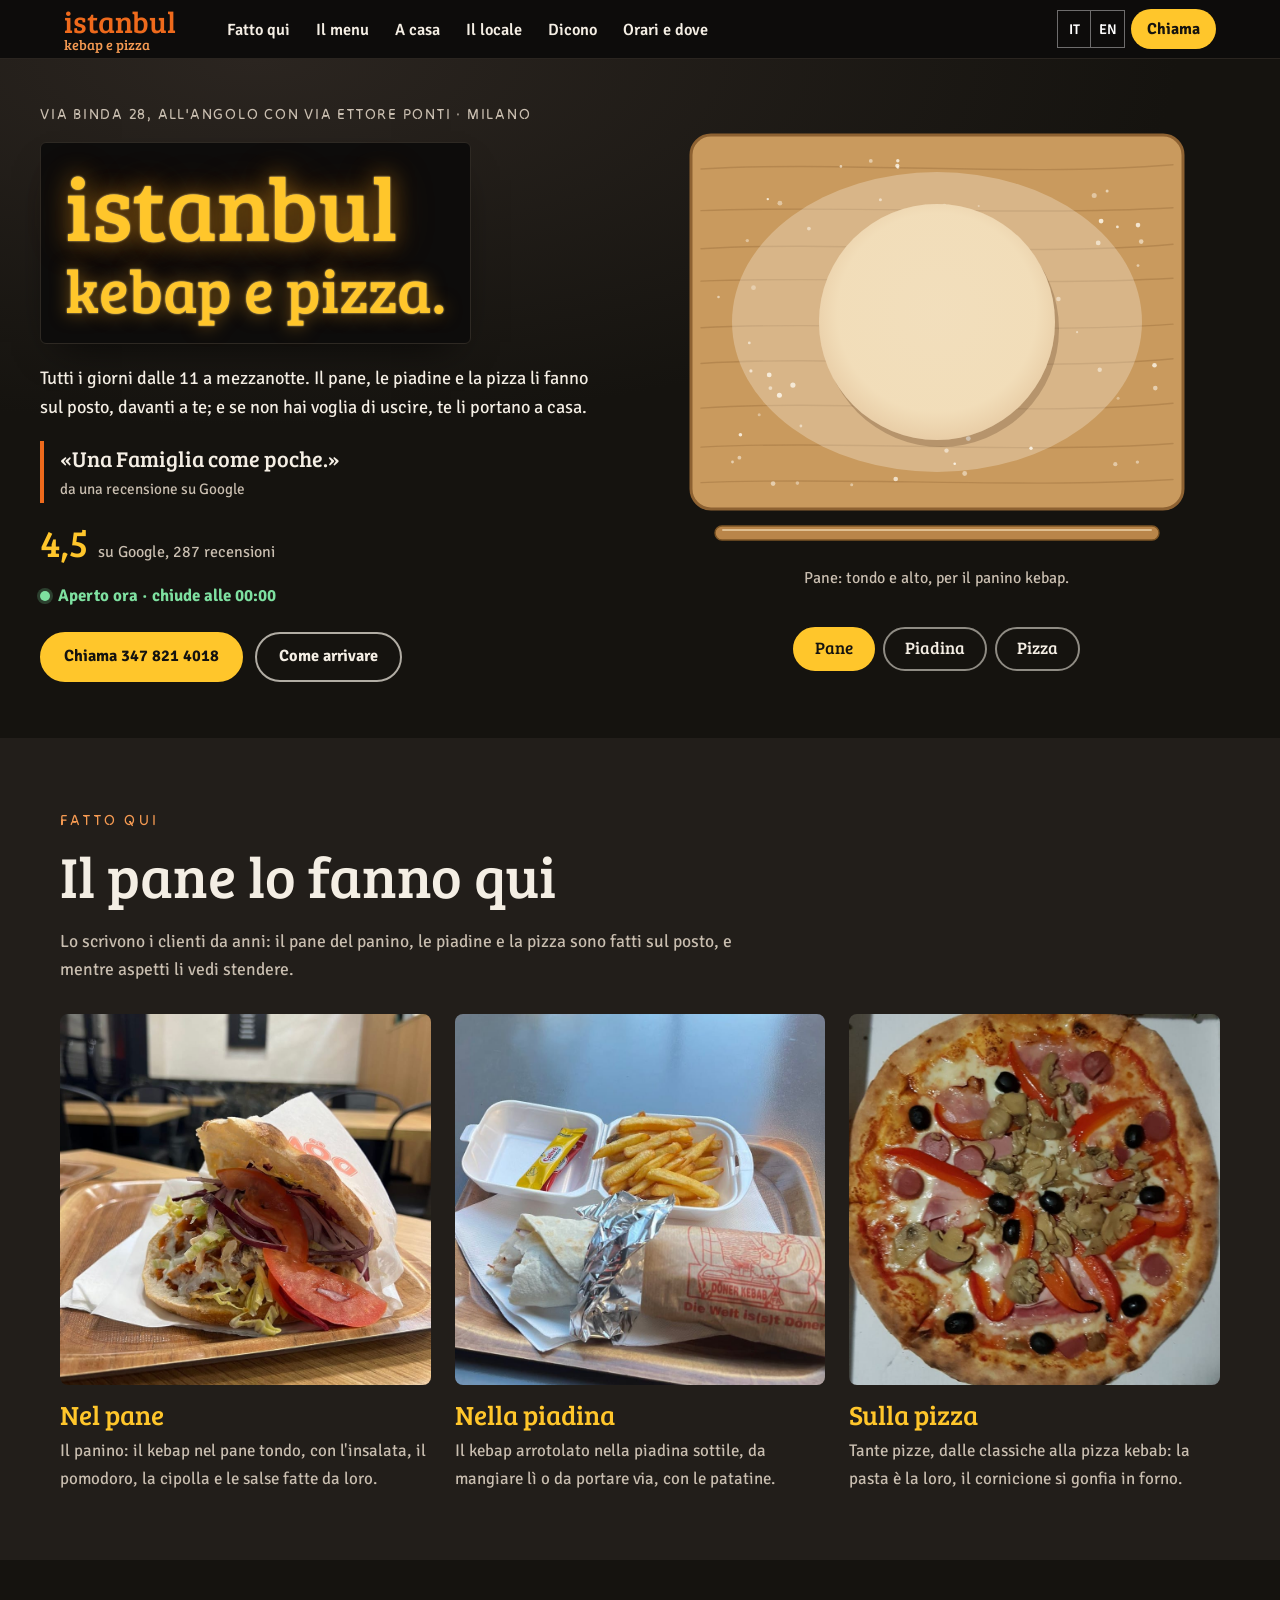
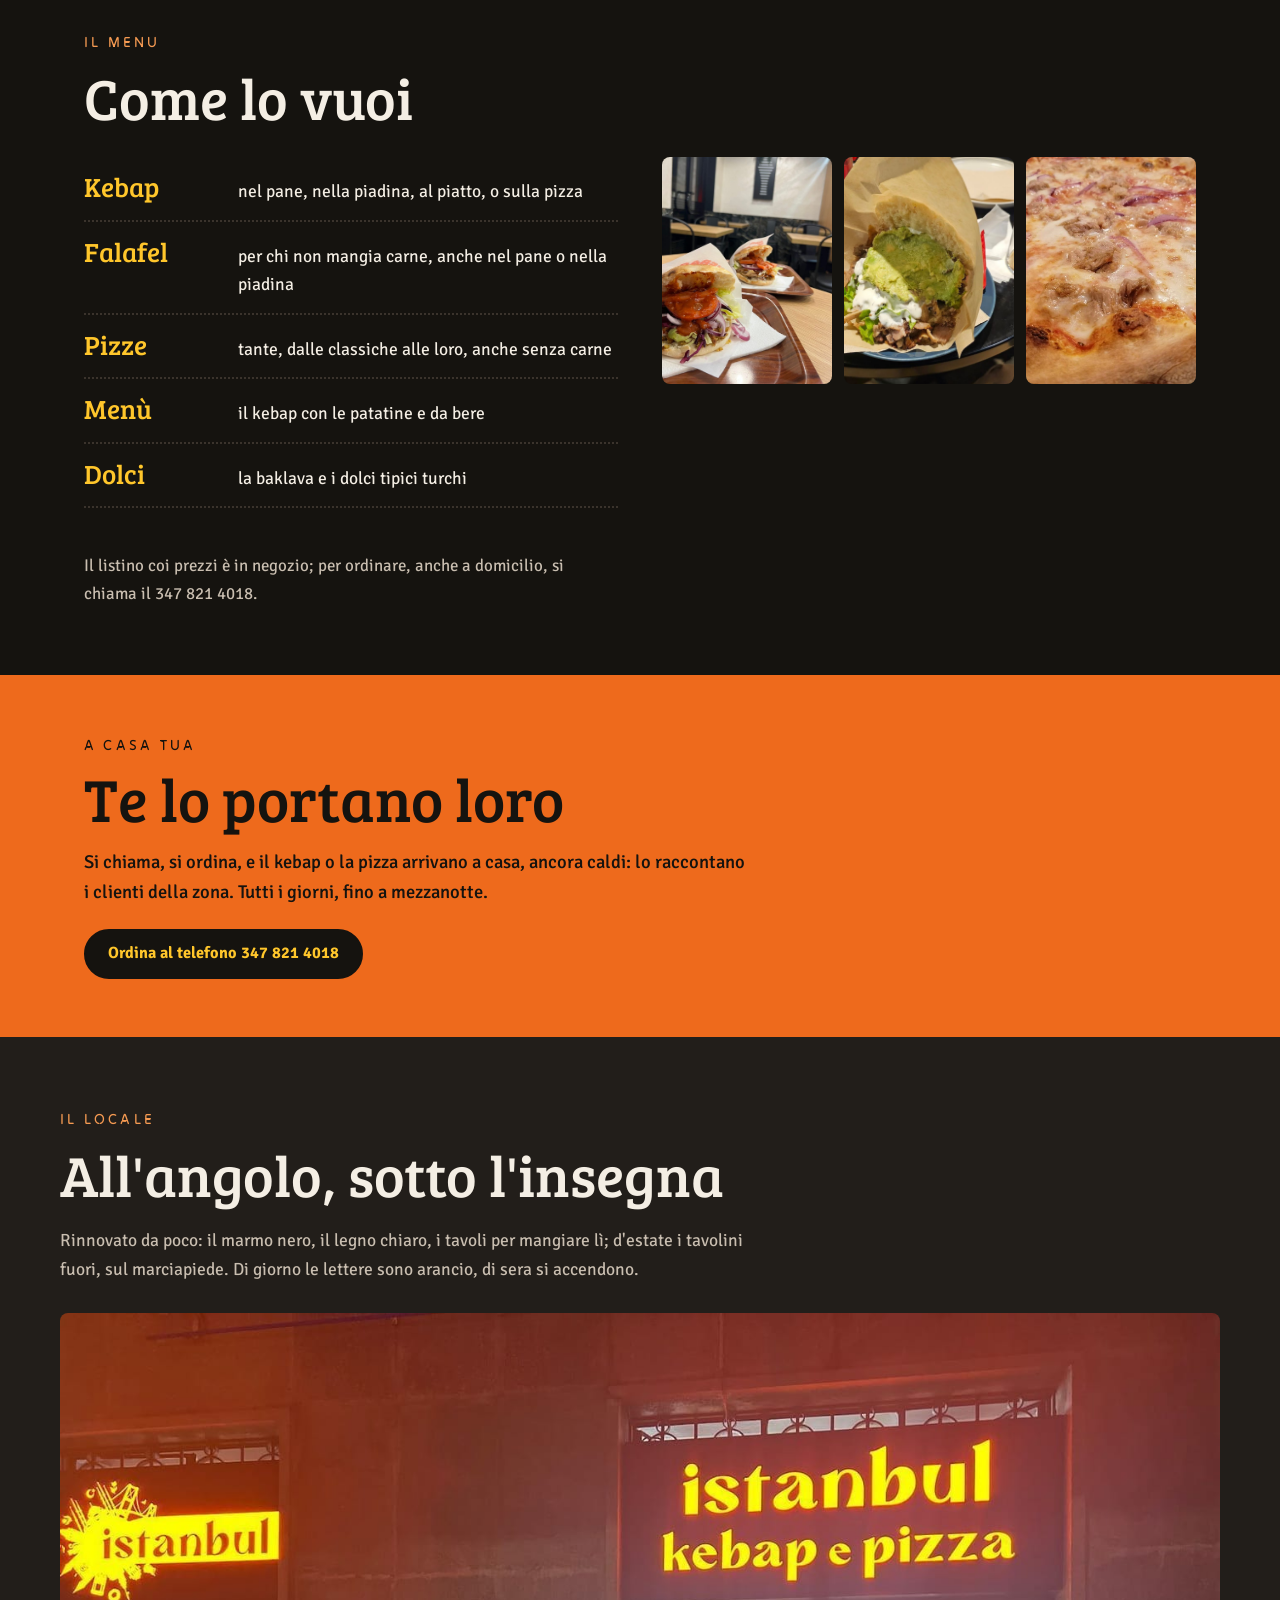
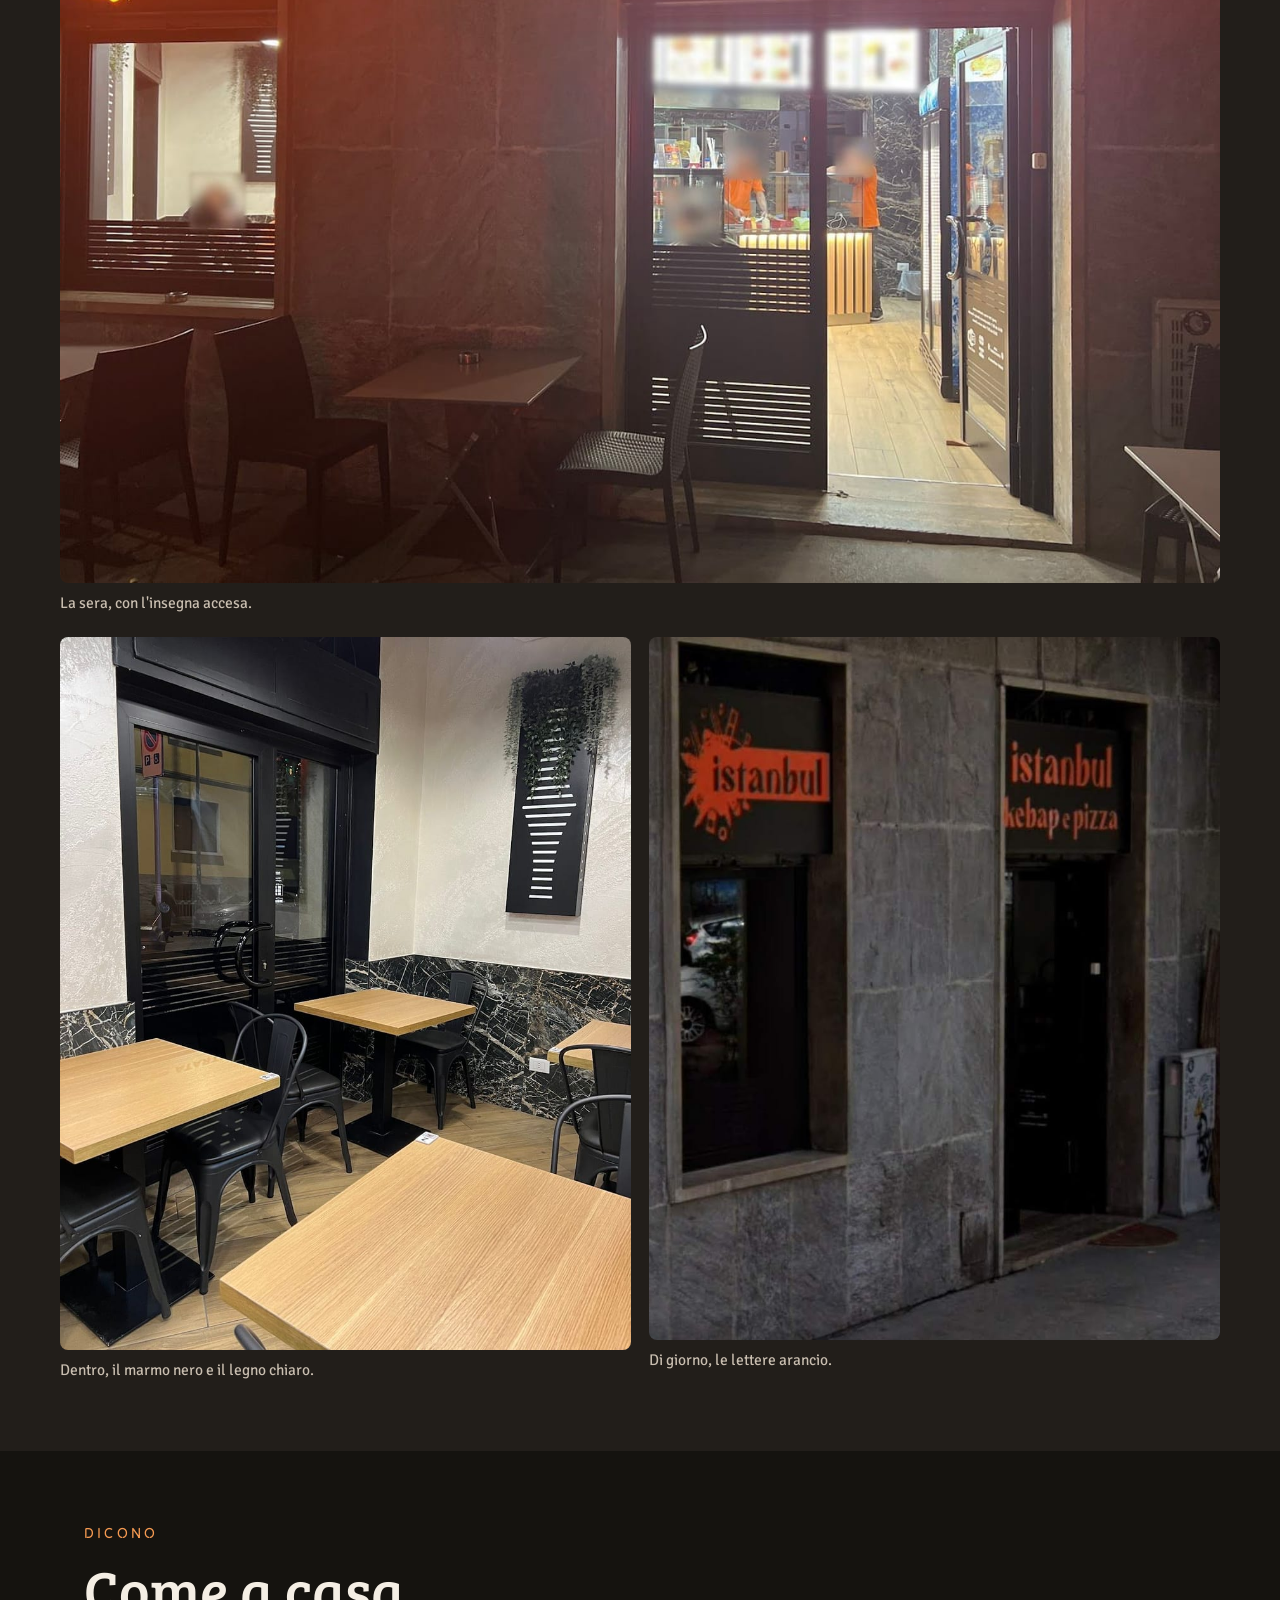
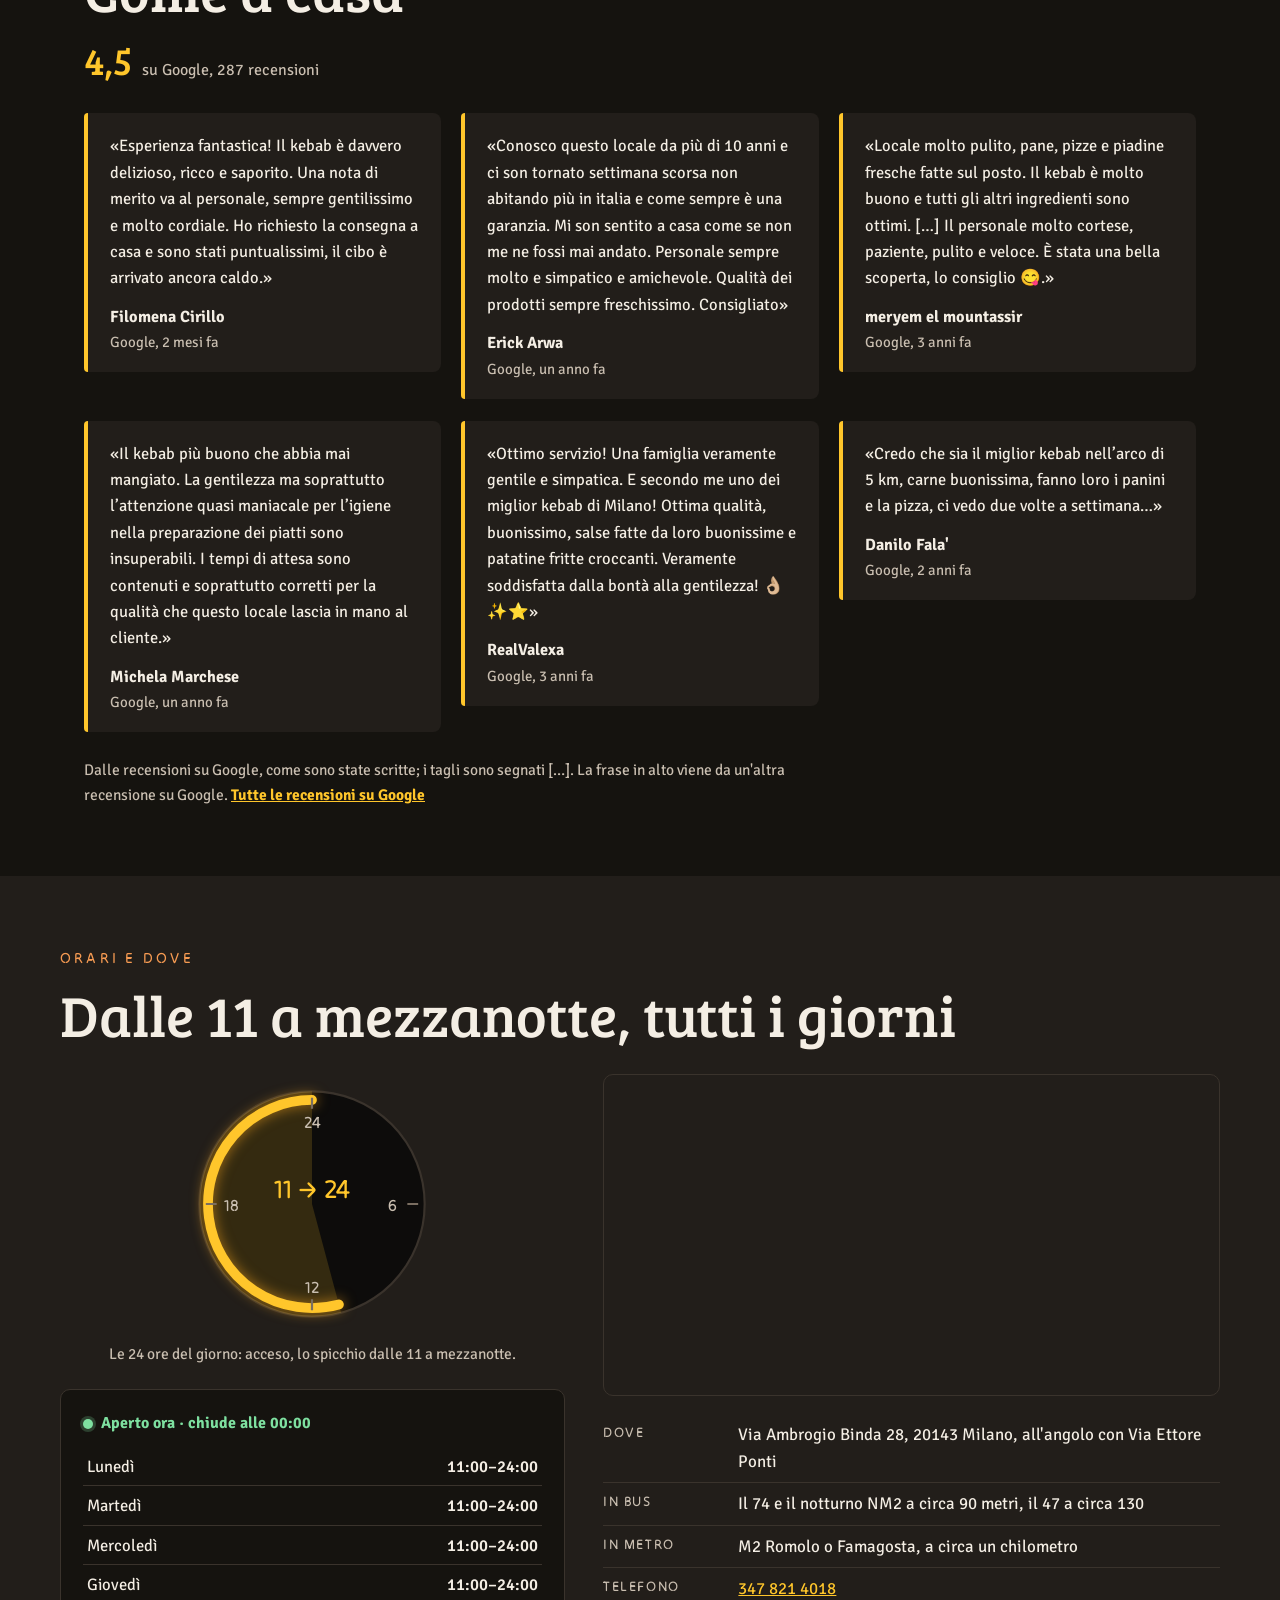
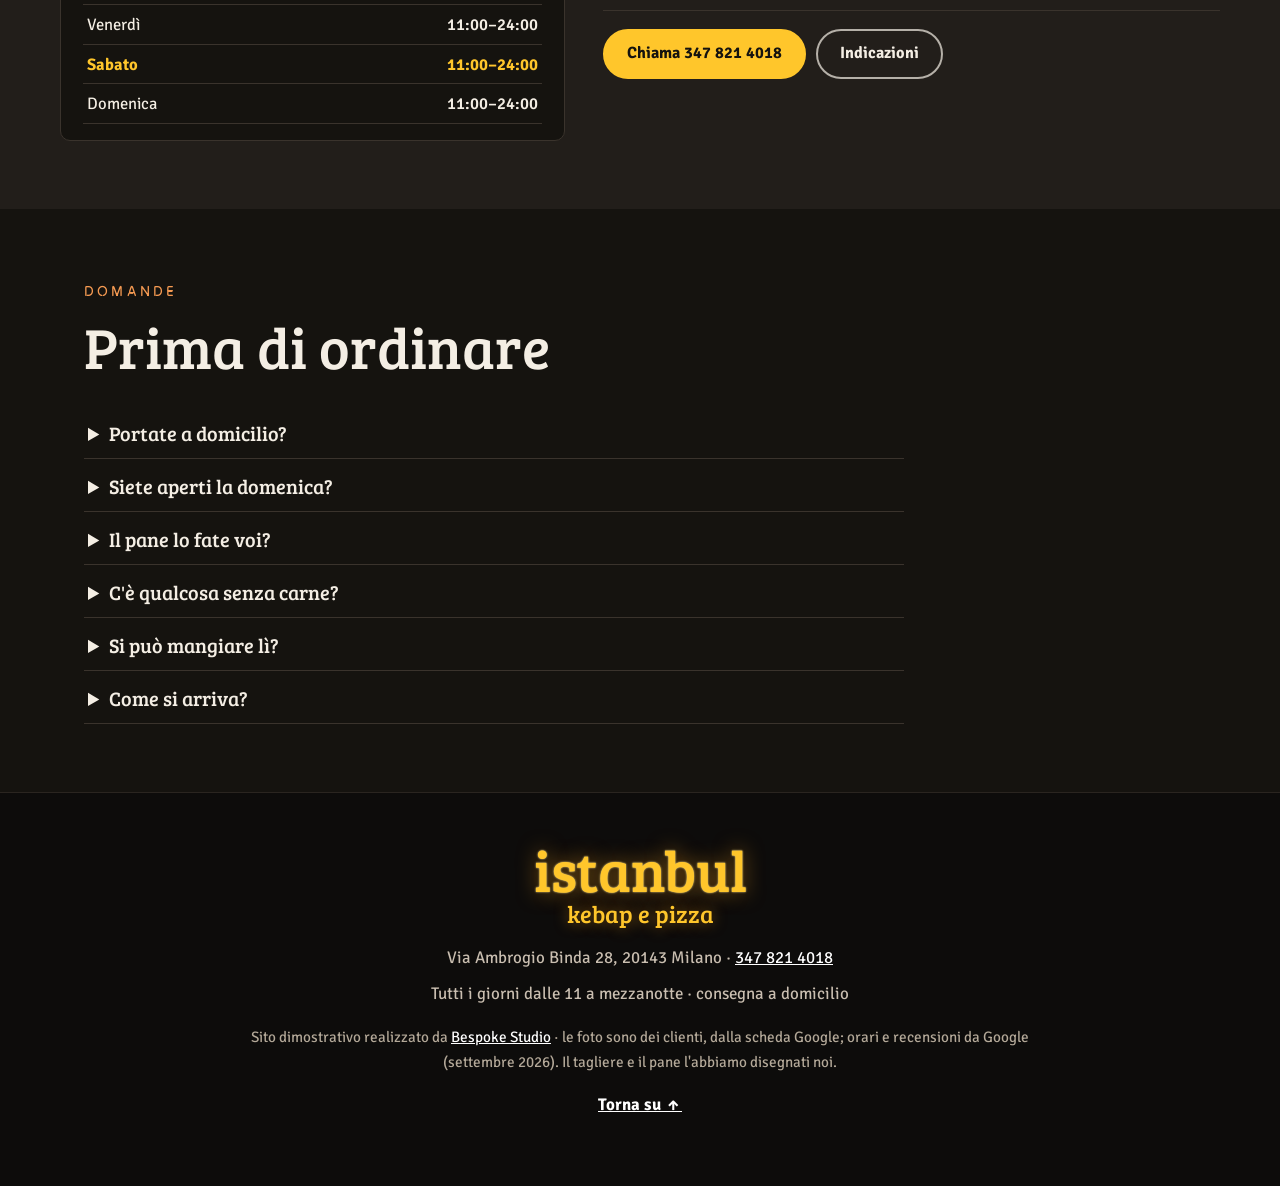
==== index.html @ 53798b08 "Istanbul Turkish Kebab, Via Ambrogio Binda 28 — steso qui Kebap e pizza all'angolo fra Via Binda e V" ====
<!DOCTYPE html>
<html lang="it" class="no-js">
<head>
<meta charset="utf-8">
<meta name="viewport" content="width=device-width, initial-scale=1">
<script>(function(){var r=document.documentElement;r.classList.remove('no-js');
/* la firma: finché main.js non parte sul tagliere c'è la pallina cruda; se il codice non arriva, dopo 2,5 s è finita (stato finale) */
try{if(!matchMedia('(prefers-reduced-motion: reduce)').matches){r.classList.add('firma-attesa');window.__attesaTagliere=setTimeout(function(){r.classList.remove('firma-attesa')},2500)}}catch(e){}})()</script>
<title>Istanbul — kebap e pizza, Via Ambrogio Binda 28, Milano</title>
<meta name="description" content="Istanbul Turkish Kebab Milano, Via Ambrogio Binda 28 angolo Via Ettore Ponti: kebap nel pane, nella piadina, al piatto e sulla pizza, falafel e pizze; il pane lo fanno sul posto. Tutti i giorni 11–24, consegna a domicilio. Google 4,5 su 287. Tel. 347 821 4018.">
<link rel="canonical" href="https://rotenzark.github.io/istanbul-kebab-binda/">
<meta property="og:type" content="website">
<meta property="og:title" content="Istanbul — kebap e pizza">
<meta property="og:description" content="All'angolo fra Via Binda e Via Ettore Ponti, tutti i giorni dalle 11 a mezzanotte: kebap e pizza col pane fatto sul posto.">
<meta property="og:image" content="https://rotenzark.github.io/istanbul-kebab-binda/img/og.jpg">
<meta property="og:url" content="https://rotenzark.github.io/istanbul-kebab-binda/">
<meta property="og:locale" content="it_IT">
<meta name="twitter:card" content="summary_large_image">
<meta name="theme-color" content="#15130F">
<link rel="icon" href="img/favicon.svg" type="image/svg+xml">
<link rel="icon" href="img/favicon-32.png" sizes="32x32" type="image/png">
<link rel="apple-touch-icon" href="img/apple-touch-icon.png">
<link rel="preconnect" href="https://fonts.googleapis.com">
<link rel="preconnect" href="https://fonts.gstatic.com" crossorigin>
<link href="https://fonts.googleapis.com/css2?family=Bree+Serif&amp;family=Signika+Negative:wght@400;500;600;700&amp;family=Tilt+Neon&amp;display=swap" rel="stylesheet">
<link rel="stylesheet" href="css/styles.css?v=1">
<script src="https://cdn.jsdelivr.net/npm/gsap@3.12.5/dist/gsap.min.js" defer></script>
<script src="https://cdn.jsdelivr.net/npm/gsap@3.12.5/dist/ScrollTrigger.min.js" defer></script>
<script src="js/main.js?v=1" defer></script>
<script type="application/ld+json">
{"@context":"https://schema.org","@type":"Restaurant","name":"Istanbul Turkish Kebab Milano","alternateName":"Istanbul kebap e pizza","description":"Kebap e pizza in Via Ambrogio Binda 28 a Milano, all'angolo con Via Ettore Ponti: kebap nel pane, nella piadina, al piatto e sulla pizza, falafel e pizze, col pane fatto sul posto. Consegna a domicilio.","url":"https://rotenzark.github.io/istanbul-kebab-binda/","image":"https://rotenzark.github.io/istanbul-kebab-binda/img/og.jpg","telephone":"+39 347 821 4018","servesCuisine":["Turca","Pizza"],"address":{"@type":"PostalAddress","streetAddress":"Via Ambrogio Binda 28","postalCode":"20143","addressLocality":"Milano","addressRegion":"MI","addressCountry":"IT"},"geo":{"@type":"GeoCoordinates","latitude":45.44181,"longitude":9.15478},"openingHoursSpecification":[{"@type":"OpeningHoursSpecification","dayOfWeek":["Monday","Tuesday","Wednesday","Thursday","Friday","Saturday","Sunday"],"opens":"11:00","closes":"23:59"}],"aggregateRating":{"@type":"AggregateRating","ratingValue":"4.5","reviewCount":"287","bestRating":"5"}}
</script>
<script type="application/ld+json">
{"@context":"https://schema.org","@type":"FAQPage","mainEntity":[
{"@type":"Question","name":"Portate a domicilio?","acceptedAnswer":{"@type":"Answer","text":"Sì: si chiama il 347 821 4018. Per la zona e i tempi della consegna, chiedete al telefono."}},
{"@type":"Question","name":"Siete aperti la domenica?","acceptedAnswer":{"@type":"Answer","text":"Sì, tutti i giorni dalle 11 a mezzanotte."}},
{"@type":"Question","name":"Il pane lo fate voi?","acceptedAnswer":{"@type":"Answer","text":"Il pane del panino, le piadine e la pizza sono fatti sul posto: lo raccontano i clienti da anni."}},
{"@type":"Question","name":"C'è qualcosa senza carne?","acceptedAnswer":{"@type":"Answer","text":"I falafel, e le pizze senza carne."}},
{"@type":"Question","name":"Si può mangiare lì?","acceptedAnswer":{"@type":"Answer","text":"Sì: ci sono i tavoli dentro e, d'estate, i tavolini fuori sul marciapiede."}},
{"@type":"Question","name":"Come si arriva?","acceptedAnswer":{"@type":"Answer","text":"Via Ambrogio Binda 28, all'angolo con Via Ettore Ponti: il bus 74 e il notturno NM2 fermano a circa 90 metri, il 47 a circa 130; la M2 Romolo e la M2 Famagosta sono a circa un chilometro."}}
]}
</script>
</head>
<body>

<a class="salta" href="#contenuto" data-i18n="m.salta">Vai al contenuto</a>

<header class="testata" id="testata">
  <div class="testata__dentro">
    <a class="marchio" href="#inizio" aria-label="Istanbul, kebap e pizza: torna all'inizio" data-i18n-aria="m.top">
      <span class="marchio__nome" aria-hidden="true">istanbul</span>
      <span class="marchio__sotto" aria-hidden="true">kebap e pizza</span>
    </a>
    <nav id="mainNav" class="voci" aria-label="Le sezioni" data-i18n-aria="m.nav">
      <a href="#pane" data-i18n="n.pane">Fatto qui</a>
      <a href="#menu" data-i18n="n.menu">Il menu</a>
      <a href="#casa" data-i18n="n.casa">A casa</a>
      <a href="#dentro" data-i18n="n.dentro">Il locale</a>
      <a href="#dicono" data-i18n="n.dicono">Dicono</a>
      <a href="#orari" data-i18n="n.orari">Orari e dove</a>
    </nav>
    <div class="testata__azioni">
      <div class="lingue" role="group" aria-label="Lingua" data-i18n-aria="m.lingua">
        <button type="button" data-lang="it" aria-pressed="true">IT</button>
        <button type="button" data-lang="en" aria-pressed="false">EN</button>
      </div>
      <a class="chiama" href="tel:+393478214018"><span data-i18n="t.chiama">Chiama</span></a>
      <button id="burger" class="burger" type="button" aria-expanded="false" aria-controls="menuMobile" aria-label="Apri il menu" data-i18n-aria="m.menu"><span></span><span></span><span></span></button>
    </div>
  </div>
</header>

<nav id="menuMobile" class="menu-mobile" hidden aria-label="Le sezioni" data-i18n-aria="m.nav">
  <a href="#pane" data-i18n="n.pane">Fatto qui</a>
  <a href="#menu" data-i18n="n.menu">Il menu</a>
  <a href="#casa" data-i18n="n.casa">A casa</a>
  <a href="#dentro" data-i18n="n.dentro">Il locale</a>
  <a href="#dicono" data-i18n="n.dicono">Dicono</a>
  <a href="#orari" data-i18n="n.orari">Orari e dove</a>
  <a href="#domande" data-i18n="n.domande">Domande</a>
  <a class="menu-mobile__tel" href="tel:+393478214018"><span data-i18n="t.chiama">Chiama</span> <span class="intero">347 821 4018</span></a>
</nav>

<main id="contenuto">

  <!-- ══════ L'APERTURA: l'insegna accesa, «Kebap e pizza.», e il pane steso sul tagliere ══════ -->
  <section id="inizio" class="apertura" aria-labelledby="titolo">
    <div class="apertura__testo">
      <p class="apertura__sopra" data-i18n="h.sopra">Via Binda 28, all&#39;angolo con Via Ettore Ponti · Milano</p>
      <div class="insegna">
        <p class="insegna__nome" aria-hidden="true">istanbul</p>
        <h1 id="titolo" class="insegna__titolo" data-i18n="h.titolo">kebap e pizza.</h1>
      </div>
      <p class="apertura__frase" data-i18n="h.testo">Tutti i giorni dalle 11 a mezzanotte. Il pane, le piadine e la pizza li fanno sul posto, davanti a te; e se non hai voglia di uscire, te li portano a casa.</p>
      <p class="apertura__citazione"><span>«Una Famiglia come poche.»</span> <span class="apertura__chi" data-i18n="h.chi">da una recensione su Google</span></p>
      <div class="voti">
        <p class="voto"><b class="voto__n">4,5</b> <span class="voto__su" data-i18n="h.google">su Google, 287 recensioni</span></p>
      </div>
      <p class="stato" id="orarioStato">Tutti i giorni 11–24</p>
      <div class="apertura__azioni">
        <a class="bottone bottone--pieno" href="tel:+393478214018"><span data-i18n="t.chiama">Chiama</span>&nbsp;<span class="intero">347 821 4018</span></a>
        <a class="bottone" href="https://www.google.com/maps/dir/?api=1&amp;destination=Istanbul+Turkish+Kebab+Milano%2C+Via+Ambrogio+Binda+28%2C+Milano" target="_blank" rel="noopener" data-i18n="t.arrivare">Come arrivare</a>
      </div>
    </div>
    <div class="apertura__firma">
      <figure class="tagliere" id="tagliere" data-impasto="0" data-firma="fatta">
<!--TAGLIERE--><svg class="tagliere__svg" id="tagliereSvg" viewBox="0 0 560 440" role="img" aria-labelledby="tagliereTitolo tagliereDesc">
        <title id="tagliereTitolo" data-i18n="p.titolo">Steso qui</title>
        <desc id="tagliereDesc" data-i18n="p.desc">Un tagliere infarinato: un mattarello lungo e sottile stende una pallina di pasta in cinque passate, poi la pasta cuoce e prende colore. Pane, piadina o pizza, come li fanno loro.</desc>
        <defs><radialGradient id="cotta0" cx="50%" cy="46%" r="54%"><stop offset="0" stop-color="#F0C47A" stop-opacity=".75"/><stop offset=".78" stop-color="#F0C47A" stop-opacity=".9"/><stop offset="1" stop-color="#C9812F"/></radialGradient><radialGradient id="cotta1" cx="50%" cy="46%" r="54%"><stop offset="0" stop-color="#F3D7A0" stop-opacity=".55"/><stop offset=".78" stop-color="#F3D7A0" stop-opacity=".7"/><stop offset="1" stop-color="#E1B06A"/></radialGradient><radialGradient id="cotta2" cx="50%" cy="46%" r="54%"><stop offset="0" stop-color="#F3CE86" stop-opacity=".75"/><stop offset=".78" stop-color="#F3CE86" stop-opacity=".9"/><stop offset="1" stop-color="#C9812F"/></radialGradient></defs>
        <rect class="tagliere__legno" x="34" y="20" width="492" height="374" rx="20"/>
        <path class="tagliere__venature" d="M44 54 C 184 45.5, 364 62.4, 516 49.7 M44 95.6 C 184 89.8, 364 101.3, 516 92.7 M44 133.8 C 184 124.9, 364 142.7, 516 129.3 M44 166.1 C 184 160.4, 364 171.8, 516 163.2 M44 212.7 C 184 205.5, 364 219.9, 516 209.1 M44 248.5 C 184 239.2, 364 257.8, 516 243.8 M44 293.1 C 184 283.4, 364 302.8, 516 288.3 M44 332.1 C 184 324.8, 364 339.4, 516 328.5 M44 367.6 C 184 361.3, 364 373.9, 516 364.5"/>
        <ellipse class="tagliere__nuvola" cx="280" cy="207" rx="205" ry="150"/>
        <g class="tagliere__farina"><circle cx="240.9" cy="52.5" r="1.4" opacity="0.54"/><circle cx="240.3" cy="50.8" r="2.1" opacity="0.77"/><circle cx="82.4" cy="342.7" r="1.9" opacity="0.52"/><circle cx="83.4" cy="319.8" r="1.8" opacity="0.8"/><circle cx="272.3" cy="109.7" r="1.7" opacity="0.47"/><circle cx="291.6" cy="228.6" r="2.2" opacity="0.79"/><circle cx="90.3" cy="125.6" r="1.7" opacity="0.42"/><circle cx="122.4" cy="280.2" r="2.5" opacity="0.8"/><circle cx="223.4" cy="84.8" r="1.5" opacity="0.56"/><circle cx="391.1" cy="213.8" r="2.6" opacity="0.77"/><circle cx="497.5" cy="250.3" r="2.3" opacity="0.76"/><circle cx="75.5" cy="347" r="1.4" opacity="0.55"/><circle cx="92.3" cy="227.9" r="1.4" opacity="0.6"/><circle cx="297.7" cy="348.7" r="1.3" opacity="0.84"/><circle cx="194.7" cy="369.7" r="1.5" opacity="0.45"/><circle cx="93.9" cy="255.9" r="1.6" opacity="0.68"/><circle cx="122.9" cy="88.2" r="2.4" opacity="0.45"/><circle cx="244.8" cy="122.5" r="1.7" opacity="0.36"/><circle cx="480.4" cy="347.1" r="1.7" opacity="0.47"/><circle cx="183.9" cy="51.4" r="1.3" opacity="0.6"/><circle cx="273.7" cy="168.2" r="1.6" opacity="0.42"/><circle cx="245.2" cy="175.6" r="2.2" opacity="0.84"/><circle cx="206.6" cy="274.6" r="1.3" opacity="0.82"/><circle cx="172.4" cy="201" r="2.3" opacity="0.52"/><circle cx="437.2" cy="80.4" r="2.5" opacity="0.46"/><circle cx="389.2" cy="235.7" r="2.5" opacity="0.64"/><circle cx="61.5" cy="182" r="1.3" opacity="0.55"/><circle cx="116.1" cy="368.6" r="2.3" opacity="0.54"/><circle cx="140.4" cy="368.1" r="1.8" opacity="0.42"/><circle cx="484.2" cy="126.6" r="2.3" opacity="0.55"/><circle cx="289.5" cy="335.6" r="2.2" opacity="0.56"/><circle cx="102.2" cy="299.8" r="1.5" opacity="0.4"/><circle cx="253.4" cy="118.9" r="1" opacity="0.6"/><circle cx="444.1" cy="106.1" r="2.4" opacity="0.82"/><circle cx="458.3" cy="349.2" r="2.1" opacity="0.48"/><circle cx="481" cy="110.1" r="2.3" opacity="0.77"/><circle cx="420.1" cy="217.2" r="1.1" opacity="0.5"/><circle cx="374" cy="333.2" r="1.7" opacity="0.83"/><circle cx="285.1" cy="305.8" r="1.7" opacity="0.83"/><circle cx="450.1" cy="76" r="1.5" opacity="0.58"/><circle cx="318.6" cy="244.9" r="1.4" opacity="0.61"/><circle cx="481" cy="150.6" r="1.4" opacity="0.51"/><circle cx="401.4" cy="184" r="2.3" opacity="0.49"/><circle cx="110.8" cy="84.1" r="1.2" opacity="0.81"/><circle cx="332.6" cy="260.9" r="1.6" opacity="0.8"/><circle cx="321.7" cy="91.1" r="1.1" opacity="0.36"/><circle cx="222.8" cy="137.5" r="1.4" opacity="0.41"/><circle cx="307.7" cy="358.5" r="2.4" opacity="0.5"/><circle cx="461.1" cy="283.2" r="1.5" opacity="0.36"/><circle cx="112.2" cy="259.9" r="2.4" opacity="0.77"/><circle cx="383.7" cy="252.4" r="2.4" opacity="0.8"/><circle cx="96.5" cy="172.7" r="2.4" opacity="0.36"/><circle cx="498.3" cy="273.1" r="2.3" opacity="0.54"/><circle cx="143.9" cy="311" r="1.4" opacity="0.52"/><circle cx="441.2" cy="127.9" r="2.4" opacity="0.6"/><circle cx="113.4" cy="273.1" r="1.9" opacity="0.54"/><circle cx="151.9" cy="113.6" r="1.9" opacity="0.5"/><circle cx="332.5" cy="275.4" r="2.6" opacity="0.72"/><circle cx="265.4" cy="231.8" r="1.1" opacity="0.49"/><circle cx="240.8" cy="45.8" r="1.7" opacity="0.76"/><circle cx="318.7" cy="303.3" r="1.9" opacity="0.56"/><circle cx="203" cy="190.7" r="1.5" opacity="0.56"/><circle cx="330.8" cy="204.4" r="2.3" opacity="0.75"/><circle cx="238.7" cy="364" r="2.3" opacity="0.7"/><circle cx="213.8" cy="45.9" r="1.9" opacity="0.51"/><circle cx="442.7" cy="254.7" r="2.2" opacity="0.53"/><circle cx="135.9" cy="270.1" r="2.6" opacity="0.74"/><circle cx="460.4" cy="111.9" r="1.4" opacity="0.75"/><circle cx="311.3" cy="323.6" r="2.4" opacity="0.8"/><circle cx="287.2" cy="90.9" r="2.2" opacity="0.49"/></g>
        <g class="pasta" data-m="0" id="pasta0">
          <ellipse class="pasta__ombra" cx="284" cy="214" rx="118" ry="118"/>
          <ellipse class="pasta__corpo" cx="280" cy="207" rx="118" ry="118" fill="#F2E4CA"/>
          <ellipse class="pasta__cotta" cx="280" cy="207" rx="118" ry="118" fill="url(#cotta0)"/>
          <g class="macchie"><ellipse class="macchia macchia--bruna" data-i="0" cx="362.8" cy="208" rx="24.8" ry="19.8" transform="rotate(35 362.8 208)"/><ellipse class="macchia macchia--bruna" data-i="1" cx="275.1" cy="130.4" rx="22.6" ry="19.1" transform="rotate(121 275.1 130.4)"/><ellipse class="macchia macchia--bruna" data-i="2" cx="337.7" cy="149.7" rx="22.9" ry="18.2" transform="rotate(66 337.7 149.7)"/><ellipse class="macchia macchia--bruna" data-i="3" cx="210.4" cy="242.4" rx="25.1" ry="21.5" transform="rotate(128 210.4 242.4)"/><ellipse class="macchia macchia--bruna" data-i="4" cx="229.3" cy="259.9" rx="16.9" ry="13.3" transform="rotate(98 229.3 259.9)"/><ellipse class="macchia macchia--bruna" data-i="5" cx="270.2" cy="119.9" rx="19.8" ry="17.8" transform="rotate(54 270.2 119.9)"/><ellipse class="macchia macchia--bruna" data-i="6" cx="222.9" cy="175.5" rx="21.4" ry="18.4" transform="rotate(4 222.9 175.5)"/><ellipse class="macchia macchia--bruna" data-i="7" cx="312.8" cy="219.6" rx="15.2" ry="12.6" transform="rotate(60 312.8 219.6)"/><ellipse class="macchia macchia--bruna" data-i="8" cx="284.3" cy="136.9" rx="22" ry="15.4" transform="rotate(158 284.3 136.9)"/><ellipse class="macchia macchia--farina" data-i="9" cx="326.1" cy="292.6" rx="1.5" ry="1.5" transform="rotate(0 326.1 292.6)"/><ellipse class="macchia macchia--farina" data-i="10" cx="294.4" cy="236.4" rx="2.3" ry="2.3" transform="rotate(0 294.4 236.4)"/><ellipse class="macchia macchia--farina" data-i="11" cx="218" cy="234.8" rx="2.5" ry="2.5" transform="rotate(0 218 234.8)"/><ellipse class="macchia macchia--farina" data-i="12" cx="312.7" cy="133.1" rx="2.3" ry="2.3" transform="rotate(0 312.7 133.1)"/><ellipse class="macchia macchia--farina" data-i="13" cx="231.9" cy="235.8" rx="1.5" ry="1.5" transform="rotate(0 231.9 235.8)"/><ellipse class="macchia macchia--farina" data-i="14" cx="299.1" cy="238.5" rx="1.3" ry="1.3" transform="rotate(0 299.1 238.5)"/><ellipse class="macchia macchia--farina" data-i="15" cx="284.3" cy="124.2" rx="2.1" ry="2.1" transform="rotate(0 284.3 124.2)"/><ellipse class="macchia macchia--farina" data-i="16" cx="197.9" cy="188" rx="2.9" ry="2.9" transform="rotate(0 197.9 188)"/><ellipse class="macchia macchia--farina" data-i="17" cx="240.4" cy="223.5" rx="1.3" ry="1.3" transform="rotate(0 240.4 223.5)"/><ellipse class="macchia macchia--farina" data-i="18" cx="271.2" cy="275.2" rx="2" ry="2" transform="rotate(0 271.2 275.2)"/><ellipse class="macchia macchia--farina" data-i="19" cx="318.6" cy="239.5" rx="2.1" ry="2.1" transform="rotate(0 318.6 239.5)"/><ellipse class="macchia macchia--farina" data-i="20" cx="225.3" cy="259.3" rx="2.9" ry="2.9" transform="rotate(0 225.3 259.3)"/><ellipse class="macchia macchia--farina" data-i="21" cx="225.5" cy="291.2" rx="1.4" ry="1.4" transform="rotate(0 225.5 291.2)"/><ellipse class="macchia macchia--farina" data-i="22" cx="338.6" cy="231" rx="1.3" ry="1.3" transform="rotate(0 338.6 231)"/><ellipse class="macchia macchia--farina" data-i="23" cx="222.8" cy="282.7" rx="1.5" ry="1.5" transform="rotate(0 222.8 282.7)"/><ellipse class="macchia macchia--farina" data-i="24" cx="256.6" cy="281.1" rx="2.6" ry="2.6" transform="rotate(0 256.6 281.1)"/><ellipse class="macchia macchia--farina" data-i="25" cx="242.5" cy="288.8" rx="2.1" ry="2.1" transform="rotate(0 242.5 288.8)"/><ellipse class="macchia macchia--farina" data-i="26" cx="342.2" cy="214.9" rx="1.8" ry="1.8" transform="rotate(0 342.2 214.9)"/><ellipse class="macchia macchia--farina" data-i="27" cx="313.8" cy="159.6" rx="3" ry="3" transform="rotate(0 313.8 159.6)"/><ellipse class="macchia macchia--farina" data-i="28" cx="305.5" cy="133.5" rx="2" ry="2" transform="rotate(0 305.5 133.5)"/><ellipse class="macchia macchia--farina" data-i="29" cx="347.8" cy="166.2" rx="1.7" ry="1.7" transform="rotate(0 347.8 166.2)"/><ellipse class="macchia macchia--farina" data-i="30" cx="218.9" cy="154.9" rx="2.7" ry="2.7" transform="rotate(0 218.9 154.9)"/></g>
        </g>
        <g class="pasta" data-m="1" id="pasta1">
          <ellipse class="pasta__ombra" cx="284" cy="214" rx="160" ry="160"/>
          <ellipse class="pasta__corpo" cx="280" cy="207" rx="160" ry="160" fill="#F4E8D2"/>
          <ellipse class="pasta__cotta" cx="280" cy="207" rx="160" ry="160" fill="url(#cotta1)"/>
          <g class="macchie"><ellipse class="macchia macchia--scura" data-i="0" cx="388" cy="260.5" rx="7.8" ry="4.9" transform="rotate(92 388 260.5)"/><ellipse class="macchia macchia--scura" data-i="1" cx="340.7" cy="183.8" rx="7.7" ry="6.1" transform="rotate(135 340.7 183.8)"/><ellipse class="macchia macchia--scura" data-i="2" cx="201.7" cy="103.4" rx="7" ry="5.9" transform="rotate(82 201.7 103.4)"/><ellipse class="macchia macchia--scura" data-i="3" cx="133.6" cy="230.8" rx="4.6" ry="3.2" transform="rotate(135 133.6 230.8)"/><ellipse class="macchia macchia--scura" data-i="4" cx="394.1" cy="217.5" rx="5.4" ry="3.9" transform="rotate(168 394.1 217.5)"/><ellipse class="macchia macchia--scura" data-i="5" cx="409.5" cy="151.2" rx="8.6" ry="6.1" transform="rotate(95 409.5 151.2)"/><ellipse class="macchia macchia--scura" data-i="6" cx="297.2" cy="184" rx="3.3" ry="2.9" transform="rotate(35 297.2 184)"/><ellipse class="macchia macchia--scura" data-i="7" cx="211.7" cy="226.9" rx="3.2" ry="1.9" transform="rotate(1 211.7 226.9)"/><ellipse class="macchia macchia--scura" data-i="8" cx="264.1" cy="312.7" rx="9.6" ry="8.4" transform="rotate(57 264.1 312.7)"/><ellipse class="macchia macchia--scura" data-i="9" cx="220.9" cy="85.3" rx="5.9" ry="5" transform="rotate(173 220.9 85.3)"/><ellipse class="macchia macchia--scura" data-i="10" cx="346.9" cy="260.9" rx="8.7" ry="5.1" transform="rotate(75 346.9 260.9)"/><ellipse class="macchia macchia--scura" data-i="11" cx="204.3" cy="131.9" rx="9.1" ry="7.1" transform="rotate(143 204.3 131.9)"/><ellipse class="macchia macchia--scura" data-i="12" cx="253.4" cy="223.4" rx="6.8" ry="5.9" transform="rotate(60 253.4 223.4)"/><ellipse class="macchia macchia--scura" data-i="13" cx="268.1" cy="338.7" rx="8.5" ry="7.5" transform="rotate(69 268.1 338.7)"/><ellipse class="macchia macchia--scura" data-i="14" cx="344.9" cy="240.1" rx="9.4" ry="8.6" transform="rotate(146 344.9 240.1)"/><ellipse class="macchia macchia--scura" data-i="15" cx="337.7" cy="164" rx="6.7" ry="4.3" transform="rotate(147 337.7 164)"/><ellipse class="macchia macchia--scura" data-i="16" cx="233.1" cy="210.3" rx="5.7" ry="5.4" transform="rotate(101 233.1 210.3)"/><ellipse class="macchia macchia--scura" data-i="17" cx="315.2" cy="153" rx="8.8" ry="5.5" transform="rotate(44 315.2 153)"/><ellipse class="macchia macchia--scura" data-i="18" cx="153.9" cy="164.6" rx="7.2" ry="6.3" transform="rotate(59 153.9 164.6)"/><ellipse class="macchia macchia--scura" data-i="19" cx="207.4" cy="298.8" rx="9" ry="6.8" transform="rotate(32 207.4 298.8)"/><ellipse class="macchia macchia--scura" data-i="20" cx="289.3" cy="218.4" rx="6.1" ry="4.1" transform="rotate(164 289.3 218.4)"/><ellipse class="macchia macchia--scura" data-i="21" cx="330.8" cy="315.1" rx="6" ry="5.2" transform="rotate(91 330.8 315.1)"/><ellipse class="macchia macchia--scura" data-i="22" cx="282.7" cy="343.7" rx="5.1" ry="3.5" transform="rotate(42 282.7 343.7)"/><ellipse class="macchia macchia--scura" data-i="23" cx="374" cy="155.1" rx="9.2" ry="5.7" transform="rotate(85 374 155.1)"/><ellipse class="macchia macchia--scura" data-i="24" cx="131" cy="202.6" rx="8.6" ry="6.7" transform="rotate(61 131 202.6)"/><ellipse class="macchia macchia--scura" data-i="25" cx="359.1" cy="135.4" rx="9.5" ry="7.8" transform="rotate(68 359.1 135.4)"/><ellipse class="macchia macchia--scura" data-i="26" cx="408.1" cy="148.1" rx="7.6" ry="5.1" transform="rotate(158 408.1 148.1)"/><ellipse class="macchia macchia--scura" data-i="27" cx="297.3" cy="113.6" rx="7.4" ry="4.3" transform="rotate(27 297.3 113.6)"/><ellipse class="macchia macchia--scura" data-i="28" cx="296.5" cy="292.6" rx="8.8" ry="7.7" transform="rotate(78 296.5 292.6)"/><ellipse class="macchia macchia--scura" data-i="29" cx="239.9" cy="167.6" rx="5.2" ry="3.1" transform="rotate(41 239.9 167.6)"/><ellipse class="macchia macchia--scura" data-i="30" cx="333" cy="314.4" rx="6" ry="3.3" transform="rotate(71 333 314.4)"/><ellipse class="macchia macchia--scura" data-i="31" cx="189.2" cy="228.5" rx="4.9" ry="3.1" transform="rotate(7 189.2 228.5)"/><ellipse class="macchia macchia--scura" data-i="32" cx="357.1" cy="140.1" rx="5.1" ry="2.9" transform="rotate(2 357.1 140.1)"/><ellipse class="macchia macchia--scura" data-i="33" cx="310.8" cy="351.2" rx="7.3" ry="5.6" transform="rotate(89 310.8 351.2)"/><ellipse class="macchia macchia--scura" data-i="34" cx="349.9" cy="78.1" rx="8.7" ry="4.8" transform="rotate(168 349.9 78.1)"/><ellipse class="macchia macchia--scura" data-i="35" cx="362.9" cy="279" rx="4.8" ry="3" transform="rotate(16 362.9 279)"/><ellipse class="macchia macchia--scura" data-i="36" cx="144.3" cy="268" rx="5" ry="3.6" transform="rotate(74 144.3 268)"/><ellipse class="macchia macchia--scura" data-i="37" cx="354.3" cy="108.2" rx="3" ry="2.5" transform="rotate(11 354.3 108.2)"/></g>
        </g>
        <g class="pasta" data-m="2" id="pasta2">
          <ellipse class="pasta__ombra" cx="284" cy="214" rx="148" ry="148"/>
          <ellipse class="pasta__corpo" cx="280" cy="207" rx="148" ry="148" fill="#F2E4CA"/>
          <ellipse class="pasta__cotta" cx="280" cy="207" rx="148" ry="148" fill="url(#cotta2)"/>
          <circle class="pasta__salsa" cx="280" cy="207" r="121"/>
          <g class="macchie"><ellipse class="macchia macchia--mozza" data-i="0" cx="348.9" cy="215.1" rx="13.5" ry="9.8" transform="rotate(100 348.9 215.1)"/><ellipse class="macchia macchia--mozza" data-i="1" cx="311.4" cy="279.3" rx="17.7" ry="14" transform="rotate(116 311.4 279.3)"/><ellipse class="macchia macchia--mozza" data-i="2" cx="261" cy="276.8" rx="18" ry="14.5" transform="rotate(135 261 276.8)"/><ellipse class="macchia macchia--mozza" data-i="3" cx="215.1" cy="234.8" rx="13.3" ry="9.5" transform="rotate(57 215.1 234.8)"/><ellipse class="macchia macchia--mozza" data-i="4" cx="200" cy="198.6" rx="11" ry="10" transform="rotate(25 200 198.6)"/><ellipse class="macchia macchia--mozza" data-i="5" cx="254.8" cy="153.8" rx="14.6" ry="12.9" transform="rotate(128 254.8 153.8)"/><ellipse class="macchia macchia--mozza" data-i="6" cx="298" cy="143.9" rx="16" ry="15.1" transform="rotate(172 298 143.9)"/><ellipse class="macchia macchia--mozza" data-i="7" cx="349.8" cy="179.6" rx="14" ry="11.5" transform="rotate(170 349.8 179.6)"/><ellipse class="macchia macchia--mozza" data-i="8" cx="280" cy="207" rx="14.4" ry="10.6" transform="rotate(35 280 207)"/><ellipse class="macchia macchia--scura" data-i="9" cx="330.8" cy="331.3" rx="3.2" ry="2.3" transform="rotate(20 330.8 331.3)"/><ellipse class="macchia macchia--scura" data-i="10" cx="249.1" cy="339.9" rx="5.3" ry="3.8" transform="rotate(113 249.1 339.9)"/><ellipse class="macchia macchia--scura" data-i="11" cx="166.9" cy="126.5" rx="7.8" ry="5.7" transform="rotate(126 166.9 126.5)"/><ellipse class="macchia macchia--scura" data-i="12" cx="228.1" cy="338.8" rx="5.8" ry="4.7" transform="rotate(96 228.1 338.8)"/><ellipse class="macchia macchia--scura" data-i="13" cx="143.5" cy="240.3" rx="5.6" ry="4.5" transform="rotate(179 143.5 240.3)"/><ellipse class="macchia macchia--scura" data-i="14" cx="135.9" cy="201.6" rx="4.4" ry="3.3" transform="rotate(34 135.9 201.6)"/><ellipse class="macchia macchia--scura" data-i="15" cx="268.7" cy="63" rx="3.8" ry="3" transform="rotate(167 268.7 63)"/><ellipse class="macchia macchia--scura" data-i="16" cx="386.9" cy="110.6" rx="7.4" ry="5.5" transform="rotate(143 386.9 110.6)"/><ellipse class="macchia macchia--scura" data-i="17" cx="412.7" cy="262.9" rx="7.9" ry="6.6" transform="rotate(149 412.7 262.9)"/><ellipse class="macchia macchia--scura" data-i="18" cx="278.2" cy="66.3" rx="3.5" ry="2.7" transform="rotate(35 278.2 66.3)"/><ellipse class="macchia macchia--scura" data-i="19" cx="176.8" cy="110.6" rx="3" ry="2.2" transform="rotate(172 176.8 110.6)"/><ellipse class="macchia macchia--scura" data-i="20" cx="147.9" cy="257.1" rx="6.8" ry="4.8" transform="rotate(120 147.9 257.1)"/><ellipse class="macchia macchia--scura" data-i="21" cx="410.1" cy="270.5" rx="7.9" ry="6" transform="rotate(98 410.1 270.5)"/><ellipse class="macchia macchia--scura" data-i="22" cx="205.1" cy="330.4" rx="4.2" ry="3.7" transform="rotate(31 205.1 330.4)"/><ellipse class="macchia macchia--scura" data-i="23" cx="339.6" cy="79.7" rx="3.3" ry="2.9" transform="rotate(46 339.6 79.7)"/><ellipse class="macchia macchia--scura" data-i="24" cx="199.4" cy="95.1" rx="4.5" ry="4" transform="rotate(112 199.4 95.1)"/><ellipse class="macchia macchia--scura" data-i="25" cx="157.9" cy="142" rx="5.1" ry="4.5" transform="rotate(80 157.9 142)"/><ellipse class="macchia macchia--scura" data-i="26" cx="243.6" cy="344.6" rx="4.8" ry="4" transform="rotate(108 243.6 344.6)"/></g>
        </g>
        <g class="oklava" id="tagliereOklava" transform="translate(280 418)">
          <rect class="oklava__legno" x="-222" y="-7" width="444" height="14" rx="7"/>
          <path class="oklava__luce" d="M-214 -3 H214"/>
        </g>
      </svg><!--/TAGLIERE-->
        <figcaption class="tagliere__didascalia">
          <span class="tagliere__d" data-m="0" data-i18n="p.d0">Pane: tondo e alto, per il panino kebap.</span>
          <span class="tagliere__d" data-m="1" data-i18n="p.d1">Piadina: larga e sottile, per arrotolare il kebap.</span>
          <span class="tagliere__d" data-m="2" data-i18n="p.d2">Pizza: il pomodoro, la mozzarella, il cornicione che si gonfia.</span>
        </figcaption>
        <div class="tagliere__modi" role="group" aria-label="Che cosa stendere" data-i18n-aria="p.modi">
          <button type="button" data-impasto="0" aria-pressed="true" data-i18n="p.b0">Pane</button>
          <button type="button" data-impasto="1" aria-pressed="false" data-i18n="p.b1">Piadina</button>
          <button type="button" data-impasto="2" aria-pressed="false" data-i18n="p.b2">Pizza</button>
        </div>
        <p class="visually-hidden" id="tagliereLeggi" aria-live="polite"></p>
      </figure>
    </div>
  </section>

  <!-- ══════ FATTO QUI: il pane, la piadina, la pizza ══════ -->
  <section id="pane" class="capitolo capitolo--pietra" aria-labelledby="paneT">
    <p class="etichetta" data-i18n="f.etichetta">Fatto qui</p>
    <h2 id="paneT" class="capitolo__titolo" data-i18n="f.titolo">Il pane lo fanno qui</h2>
    <p class="capitolo__sotto" data-i18n="f.sotto">Lo scrivono i clienti da anni: il pane del panino, le piadine e la pizza sono fatti sul posto, e mentre aspetti li vedi stendere.</p>
    <ul class="tre">
      <li class="tre__uno reveal"><figure><button type="button" class="foto" data-full="img/pane.jpg" aria-label="Ingrandisci la foto" data-i18n-aria="m.ingrandisci"><img src="img/pane.jpg" width="900" height="990" alt="Un panino kebap nel pane tondo, con pomodoro, cipolla rossa e insalata, nella carta su un vassoio di legno." data-i18n-alt="a.pane"></button></figure><h3 data-i18n="f.pane">Nel pane</h3><p data-i18n="f.panet">Il panino: il kebap nel pane tondo, con l&#39;insalata, il pomodoro, la cipolla e le salse fatte da loro.</p></li>
      <li class="tre__uno reveal"><figure><button type="button" class="foto" data-full="img/piadina.jpg" aria-label="Ingrandisci la foto" data-i18n-aria="m.ingrandisci"><img src="img/piadina.jpg" width="900" height="920" alt="Una piadina arrotolata nella stagnola, le patatine e una bustina di salsa su un vassoio, a un tavolo fuori." data-i18n-alt="a.piadina"></button></figure><h3 data-i18n="f.piadina">Nella piadina</h3><p data-i18n="f.piadinat">Il kebap arrotolato nella piadina sottile, da mangiare lì o da portare via, con le patatine.</p></li>
      <li class="tre__uno reveal"><figure><button type="button" class="foto" data-full="img/pizza.jpg" aria-label="Ingrandisci la foto" data-i18n-aria="m.ingrandisci"><img src="img/pizza.jpg" width="900" height="900" alt="Una pizza vista dall&#39;alto con prosciutto, funghi, peperoni, olive e würstel." data-i18n-alt="a.pizza"></button></figure><h3 data-i18n="f.pizza">Sulla pizza</h3><p data-i18n="f.pizzat">Tante pizze, dalle classiche alla pizza kebab: la pasta è la loro, il cornicione si gonfia in forno.</p></li>
    </ul>
  </section>

  <!-- ══════ IL MENU: come lo vuoi, senza prezzi ══════ -->
  <section id="menu" class="capitolo" aria-labelledby="menuT">
    <p class="etichetta" data-i18n="u.etichetta">Il menu</p>
    <h2 id="menuT" class="capitolo__titolo" data-i18n="u.titolo">Come lo vuoi</h2>
    <div class="menu">
      <dl class="menu__lista">
        <div class="menu__voce reveal"><dt data-i18n="u.kebap">Kebap</dt><dd data-i18n="u.kebapv">nel pane, nella piadina, al piatto, o sulla pizza</dd></div>
        <div class="menu__voce reveal"><dt data-i18n="u.falafel">Falafel</dt><dd data-i18n="u.falafelv">per chi non mangia carne, anche nel pane o nella piadina</dd></div>
        <div class="menu__voce reveal"><dt data-i18n="u.pizze">Pizze</dt><dd data-i18n="u.pizzev">tante, dalle classiche alle loro, anche senza carne</dd></div>
        <div class="menu__voce reveal"><dt data-i18n="u.menu">Menù</dt><dd data-i18n="u.menuv">il kebap con le patatine e da bere</dd></div>
        <div class="menu__voce reveal"><dt data-i18n="u.dolci">Dolci</dt><dd data-i18n="u.dolciv">la baklava e i dolci tipici turchi</dd></div>
      </dl>
      <p class="menu__nota" data-i18n="u.nota">Il listino coi prezzi è in negozio; per ordinare, anche a domicilio, si chiama il 347 821 4018.</p>
      <ul class="menu__foto">
        <li class="reveal"><figure><button type="button" class="foto" data-full="img/panino2.jpg" aria-label="Ingrandisci la foto" data-i18n-aria="m.ingrandisci"><img src="img/panino2.jpg" width="800" height="1067" alt="Due panini kebap sui vassoi, con la salsa rossa, il cavolo viola e l&#39;insalata." data-i18n-alt="a.panino2"></button></figure></li>
        <li class="reveal"><figure><button type="button" class="foto" data-full="img/cono.jpg" aria-label="Ingrandisci la foto" data-i18n-aria="m.ingrandisci"><img src="img/cono.jpg" width="700" height="1243" alt="Un panino nella carta a cono, con la carne, la salsa bianca, l&#39;insalata e l&#39;avocado." data-i18n-alt="a.cono"></button></figure></li>
        <li class="reveal"><figure><button type="button" class="foto" data-full="img/tonno.jpg" aria-label="Ingrandisci la foto" data-i18n-aria="m.ingrandisci"><img src="img/tonno.jpg" width="900" height="771" alt="Una pizza tonno e cipolla rossa vista da vicino, col cornicione dorato." data-i18n-alt="a.tonno"></button></figure></li>
      </ul>
    </div>
  </section>

  <!-- ══════ A CASA TUA ══════ -->
  <section id="casa" class="casa" aria-labelledby="casaT">
    <div class="casa__dentro">
      <p class="etichetta etichetta--scura" data-i18n="c.etichetta">A casa tua</p>
      <h2 id="casaT" class="casa__titolo" data-i18n="c.titolo">Te lo portano loro</h2>
      <p class="casa__testo" data-i18n="c.testo">Si chiama, si ordina, e il kebap o la pizza arrivano a casa, ancora caldi: lo raccontano i clienti della zona. Tutti i giorni, fino a mezzanotte.</p>
      <p class="casa__azione"><a class="bottone bottone--notte" href="tel:+393478214018"><span data-i18n="c.chiama">Ordina al telefono</span>&nbsp;<span class="intero">347 821 4018</span></a></p>
    </div>
  </section>

  <!-- ══════ IL LOCALE ══════ -->
  <section id="dentro" class="capitolo capitolo--pietra" aria-labelledby="dentroT">
    <p class="etichetta" data-i18n="l.etichetta">Il locale</p>
    <h2 id="dentroT" class="capitolo__titolo" data-i18n="l.titolo">All&#39;angolo, sotto l&#39;insegna</h2>
    <p class="capitolo__sotto" data-i18n="l.sotto">Rinnovato da poco: il marmo nero, il legno chiaro, i tavoli per mangiare lì; d&#39;estate i tavolini fuori, sul marciapiede. Di giorno le lettere sono arancio, di sera si accendono.</p>
    <ul class="locale">
      <li class="locale__grande reveal"><figure><button type="button" class="foto" data-full="img/notte.jpg" aria-label="Ingrandisci la foto" data-i18n-aria="m.ingrandisci"><img src="img/notte.jpg" width="1400" height="1050" alt="Il locale di sera: l&#39;insegna con la scritta istanbul kebap e pizza accesa gialla sui pannelli neri, la vetrina con lo schizzo di Istanbul, la porta aperta sul banco, i tavolini fuori." data-i18n-alt="a.notte"></button><figcaption data-i18n="c.notte">La sera, con l&#39;insegna accesa.</figcaption></figure></li>
      <li class="reveal"><figure><button type="button" class="foto" data-full="img/sala.jpg" aria-label="Ingrandisci la foto" data-i18n-aria="m.ingrandisci"><img src="img/sala.jpg" width="900" height="1125" alt="La sala: tavoli di legno chiaro, sedie nere di metallo, il marmo nero alle pareti e un pannello a righe." data-i18n-alt="a.sala"></button><figcaption data-i18n="c.sala">Dentro, il marmo nero e il legno chiaro.</figcaption></figure></li>
      <li class="reveal"><figure><button type="button" class="foto" data-full="img/giorno.jpg" aria-label="Ingrandisci la foto" data-i18n-aria="m.ingrandisci"><img src="img/giorno.jpg" width="900" height="1108" alt="Il locale di giorno: i pannelli neri con le lettere arancio sulla pietra grigia, lo schizzo con la scritta istanbul sulla vetrina." data-i18n-alt="a.giorno"></button><figcaption data-i18n="c.giorno">Di giorno, le lettere arancio.</figcaption></figure></li>
    </ul>
  </section>

  <!-- ══════ DICONO ══════ -->
  <section id="dicono" class="capitolo" aria-labelledby="diconoT">
    <p class="etichetta" data-i18n="d.etichetta">Dicono</p>
    <h2 id="diconoT" class="capitolo__titolo" data-i18n="d.titolo">Come a casa</h2>
    <div class="voti voti--centro">
      <p class="voto"><b class="voto__n">4,5</b> <span class="voto__su" data-i18n="d.google">su Google, 287 recensioni</span></p>
    </div>
    <ul class="recensioni">
      <li class="recensione reveal"><p class="recensione__testo">«Esperienza fantastica! Il kebab è davvero delizioso, ricco e saporito. Una nota di merito va al personale, sempre gentilissimo e molto cordiale. Ho richiesto la consegna a casa e sono stati puntualissimi, il cibo è arrivato ancora caldo.»</p><p class="recensione__chi"><b>Filomena Cirillo</b> <span data-i18n="d.g2m">Google, 2 mesi fa</span></p></li>
      <li class="recensione reveal"><p class="recensione__testo">«Conosco questo locale da più di 10 anni e ci son tornato settimana scorsa non abitando più in italia e come sempre è una garanzia. Mi son sentito a casa come se non me ne fossi mai andato. Personale sempre molto e simpatico e amichevole. Qualità dei prodotti sempre freschissimo. Consigliato»</p><p class="recensione__chi"><b>Erick Arwa</b> <span data-i18n="d.g1a">Google, un anno fa</span></p></li>
      <li class="recensione reveal"><p class="recensione__testo">«Locale molto pulito, pane, pizze e piadine fresche fatte sul posto. Il kebab è molto buono e tutti gli altri ingredienti sono ottimi. […] Il personale molto cortese, paziente, pulito e veloce. È stata una bella scoperta, lo consiglio 😋.»</p><p class="recensione__chi"><b>meryem el mountassir</b> <span data-i18n="d.g3a">Google, 3 anni fa</span></p></li>
      <li class="recensione reveal"><p class="recensione__testo">«Il kebab più buono che abbia mai mangiato. La gentilezza ma soprattutto l’attenzione quasi maniacale per l’igiene nella preparazione dei piatti sono insuperabili. I tempi di attesa sono contenuti e soprattutto corretti per la qualità che questo locale lascia in mano al cliente.»</p><p class="recensione__chi"><b>Michela Marchese</b> <span data-i18n="d.g1a">Google, un anno fa</span></p></li>
      <li class="recensione reveal"><p class="recensione__testo">«Ottimo servizio! Una famiglia veramente gentile e simpatica. E secondo me uno dei miglior kebab di Milano! Ottima qualità, buonissimo, salse fatte da loro buonissime e patatine fritte croccanti. Veramente soddisfatta dalla bontà alla gentilezza! 👌🏼✨⭐️»</p><p class="recensione__chi"><b>RealValexa</b> <span data-i18n="d.g3a">Google, 3 anni fa</span></p></li>
      <li class="recensione reveal"><p class="recensione__testo">«Credo che sia il miglior kebab nell’arco di 5 km, carne buonissima, fanno loro i panini e la pizza, ci vedo due volte a settimana…»</p><p class="recensione__chi"><b>Danilo Fala&#39;</b> <span data-i18n="d.g2a">Google, 2 anni fa</span></p></li>
    </ul>
    <p class="dicono__nota"><span data-i18n="d.nota">Dalle recensioni su Google, come sono state scritte; i tagli sono segnati […]. La frase in alto viene da un&#39;altra recensione su Google.</span> <a href="https://www.google.com/maps/search/?api=1&amp;query=Istanbul+Turkish+Kebab+Milano%2C+Via+Ambrogio+Binda+28%2C+Milano" target="_blank" rel="noopener" data-i18n="d.tutte">Tutte le recensioni su Google</a></p>
  </section>

  <!-- ══════ ORARI E DOVE: il quadrante delle 24 ore ══════ -->
  <section id="orari" class="capitolo capitolo--pietra" aria-labelledby="orariT">
    <p class="etichetta" data-i18n="o.etichetta">Orari e dove</p>
    <h2 id="orariT" class="capitolo__titolo" data-i18n="o.titolo">Dalle 11 a mezzanotte, tutti i giorni</h2>
    <div class="orari">
      <div class="orari__colonna">
        <figure class="quadrante reveal">
          <svg class="quadrante__svg" viewBox="0 0 240 240" aria-hidden="true">
            <circle class="quadrante__fondo" cx="120" cy="120" r="104"/>
            <!-- mezzanotte in alto, in senso orario: le 11 stanno a 165°, lo spicchio aperto va da lì a mezzanotte (195°) -->
            <path class="quadrante__spicchio" d="M120 120 L146.92 220.46 A104 104 0 1 1 120 16 Z"/>
            <path class="quadrante__aperto" d="M144.85 212.73 A96 96 0 1 1 120 24"/>
            <g class="quadrante__tacche">
              <path d="M120 22 V32 M120 208 V218 M22 120 H32 M208 120 H218"/>
            </g>
            <text class="quadrante__ora" x="120" y="50" text-anchor="middle">24</text>
            <text class="quadrante__ora" x="194" y="126" text-anchor="middle">6</text>
            <text class="quadrante__ora" x="120" y="202" text-anchor="middle">12</text>
            <text class="quadrante__ora" x="46" y="126" text-anchor="middle">18</text>
            <text class="quadrante__dalle" x="120" y="114" text-anchor="middle">11 → 24</text>
          </svg>
          <figcaption class="quadrante__didascalia" data-i18n="o.quadrante">Le 24 ore del giorno: acceso, lo spicchio dalle 11 a mezzanotte.</figcaption>
        </figure>
        <div class="settimana-box reveal">
          <p class="stato stato--settimana" id="orarioStato2" aria-hidden="true"></p>
          <table class="settimana">
            <caption class="visually-hidden" data-i18n="o.cap">Orari di apertura</caption>
            <tbody>
              <tr data-day="1"><th scope="row" data-i18n="g.lun">Lunedì</th><td>11:00–24:00</td></tr>
              <tr data-day="2"><th scope="row" data-i18n="g.mar">Martedì</th><td>11:00–24:00</td></tr>
              <tr data-day="3"><th scope="row" data-i18n="g.mer">Mercoledì</th><td>11:00–24:00</td></tr>
              <tr data-day="4"><th scope="row" data-i18n="g.gio">Giovedì</th><td>11:00–24:00</td></tr>
              <tr data-day="5"><th scope="row" data-i18n="g.ven">Venerdì</th><td>11:00–24:00</td></tr>
              <tr data-day="6"><th scope="row" data-i18n="g.sab">Sabato</th><td>11:00–24:00</td></tr>
              <tr data-day="0"><th scope="row" data-i18n="g.dom">Domenica</th><td>11:00–24:00</td></tr>
            </tbody>
          </table>
        </div>
      </div>
      <div class="orari__dove">
        <div class="cartina reveal">
          <iframe title="Mappa: Istanbul Turkish Kebab, Via Ambrogio Binda 28, Milano" data-i18n-title="o.mappa" src="https://maps.google.com/maps?q=Istanbul%20Turkish%20Kebab%20Milano%2C%20Via%20Ambrogio%20Binda%2028%2C%20Milano&amp;z=16&amp;output=embed" width="600" height="400" loading="lazy" referrerpolicy="no-referrer-when-downgrade"></iframe>
        </div>
        <dl class="indirizzo">
          <div><dt data-i18n="o.dove">Dove</dt><dd data-i18n="o.dovev">Via Ambrogio Binda 28, 20143 Milano, all&#39;angolo con Via Ettore Ponti</dd></div>
          <div><dt data-i18n="o.bus">In bus</dt><dd data-i18n="o.busv">Il 74 e il notturno NM2 a circa 90&nbsp;metri, il 47 a circa 130</dd></div>
          <div><dt data-i18n="o.metro">In metro</dt><dd data-i18n="o.metrov">M2 Romolo o Famagosta, a circa un chilometro</dd></div>
          <div><dt data-i18n="o.tel">Telefono</dt><dd><a href="tel:+393478214018" class="intero">347 821 4018</a></dd></div>
        </dl>
        <p class="orari__azioni"><a class="bottone bottone--pieno" href="tel:+393478214018"><span data-i18n="t.chiama">Chiama</span>&nbsp;<span class="intero">347 821 4018</span></a> <a class="bottone" href="https://www.google.com/maps/dir/?api=1&amp;destination=Istanbul+Turkish+Kebab+Milano%2C+Via+Ambrogio+Binda+28%2C+Milano" target="_blank" rel="noopener" data-i18n="t.indicazioni">Indicazioni</a></p>
      </div>
    </div>
  </section>

  <!-- ══════ DOMANDE ══════ -->
  <section id="domande" class="capitolo" aria-labelledby="domandeT">
    <p class="etichetta" data-i18n="q.etichetta">Domande</p>
    <h2 id="domandeT" class="capitolo__titolo" data-i18n="q.titolo">Prima di ordinare</h2>
    <div class="domande">
      <details><summary data-i18n="q.1">Portate a domicilio?</summary><p data-i18n="q.1r">Sì: si chiama il 347 821 4018. Per la zona e i tempi della consegna, chiedete al telefono.</p></details>
      <details><summary data-i18n="q.2">Siete aperti la domenica?</summary><p data-i18n="q.2r">Sì, tutti i giorni dalle 11 a mezzanotte.</p></details>
      <details><summary data-i18n="q.3">Il pane lo fate voi?</summary><p data-i18n="q.3r">Il pane del panino, le piadine e la pizza sono fatti sul posto: lo raccontano i clienti da anni.</p></details>
      <details><summary data-i18n="q.4">C&#39;è qualcosa senza carne?</summary><p data-i18n="q.4r">I falafel, e le pizze senza carne.</p></details>
      <details><summary data-i18n="q.5">Si può mangiare lì?</summary><p data-i18n="q.5r">Sì: ci sono i tavoli dentro e, d&#39;estate, i tavolini fuori sul marciapiede.</p></details>
      <details><summary data-i18n="q.6">Come si arriva?</summary><p data-i18n="q.6r">Via Ambrogio Binda 28, all&#39;angolo con Via Ettore Ponti: il bus 74 e il notturno NM2 fermano a circa 90 metri, il 47 a circa 130; la M2 Romolo e la M2 Famagosta sono a circa un chilometro.</p></details>
    </div>
  </section>

</main>

<footer class="piede">
  <div class="piede__dentro">
    <div class="piede__insegna" aria-hidden="true"><span class="piede__nome">istanbul</span><span class="piede__sotto">kebap e pizza</span></div>
    <p class="piede__dove">Via Ambrogio Binda 28, 20143 Milano · <a href="tel:+393478214018" class="intero">347 821 4018</a></p>
    <p class="piede__orario" data-i18n="f2.orario">Tutti i giorni dalle 11 a mezzanotte · consegna a domicilio</p>
    <p class="piede__cred" data-i18n="f2.cred">Sito dimostrativo realizzato da <a href="https://bespokestud.io" rel="noopener">Bespoke Studio</a> · le foto sono dei clienti, dalla scheda Google; orari e recensioni da Google (settembre 2026). Il tagliere e il pane l&#39;abbiamo disegnati noi.</p>
    <p><a class="piede__su" href="#inizio" data-i18n="f2.su">Torna su ↑</a></p>
  </div>
</footer>

<div id="actionBar" class="action-bar">
  <a href="tel:+393478214018"><span data-i18n="t.chiama">Chiama</span></a>
  <a href="https://www.google.com/maps/dir/?api=1&amp;destination=Istanbul+Turkish+Kebab+Milano%2C+Via+Ambrogio+Binda+28%2C+Milano" target="_blank" rel="noopener"><span data-i18n="t.indicazioni">Indicazioni</span></a>
</div>

<div id="lightbox" hidden role="dialog" aria-modal="true" aria-label="Foto ingrandita" data-i18n-aria="m.lightbox">
  <button id="lightboxClose" type="button" aria-label="Chiudi" data-i18n-aria="m.chiudi">×</button>
  <img id="lightboxImg" src="" alt="">
</div>

</body>
</html>
---- css/styles.css ----
/* PLUMBING_V 1 — reset tecnico canonico (Toolkit/boilerplate/plumbing.css) */
[hidden] { display: none !important; }
img { max-width: 100%; height: auto; }
@media (prefers-reduced-motion: reduce) {
  *, *::before, *::after { animation-duration: 0.01ms !important; animation-iteration-count: 1 !important; transition-duration: 0.01ms !important; scroll-behavior: auto !important; }
}

/* ══════════ ISTANBUL — «Kebap e pizza.» ══════════
   Via Ambrogio Binda 28, all'angolo con Via Ettore Ponti. L'identità è la loro insegna: pannelli neri sulla pietra grigia, di giorno
   le lettere arancio, di sera accese gialle, «istanbul / kebap e pizza» in un semi-serif minuscolo. Aperti tutti i giorni fino a
   mezzanotte: la pagina è notturna. La firma è «steso qui» (_ist_firma.mjs): il pane steso col mattarello e cotto sul tagliere. */
:root {
  --notte: #15130F;
  --pietra: #221E1A;
  --pietra-2: #2C2722;
  --pannello: #0D0C0B;
  --crema: #F4EEE4;
  --crema-2: #C9BEB0;
  --riga: #3A332C;
  --giallo: #FFC62B;
  --giallo-luce: rgba(255, 170, 30, .5);
  --arancio: #EE6A1C;
  --arancio-chiaro: #F59A52;
  --verde: #7EE0A0;
  --f-insegna: 'Bree Serif', Georgia, serif;
  --f-testo: 'Signika Negative', 'Segoe UI', Arial, sans-serif;
  --f-neon: 'Tilt Neon', 'Trebuchet MS', Arial, sans-serif;
  --gutter: 16px;
  --testata-h: 64px;
}
@media (min-width: 760px) { :root { --gutter: 24px; } }

*, *::before, *::after { box-sizing: border-box; }
html { scroll-behavior: smooth; -webkit-text-size-adjust: 100%; }
body { margin: 0; color: var(--crema); font: 400 1.06rem/1.62 var(--f-testo); background: var(--notte); }
a { color: var(--giallo); }
b, strong { font-weight: 700; }
.salta { position: absolute; left: 12px; top: -60px; z-index: 100; padding: 10px 16px; background: #fff; color: #111; font-weight: 600; text-decoration: none; }
.salta:focus { top: 10px; }
.visually-hidden { position: absolute !important; width: 1px; height: 1px; overflow: hidden; clip: rect(0 0 0 0); white-space: nowrap; }
section[id] { scroll-margin-top: calc(var(--testata-h) + 14px); }
.intero { white-space: nowrap; }
:focus-visible { outline: 3px solid var(--giallo); outline-offset: 2px; }
/* finché i caratteri non arrivano il ripiego è più largo: una parola lunga va a capo invece di uscire (riserva-check, #233) */
h1, h2, h3, .insegna__nome, .marchio__nome, .piede__nome { overflow-wrap: anywhere; }

/* ── la testata: il pannello nero dell'insegna, «istanbul» arancio come di giorno ── */
.testata { position: sticky; top: 0; z-index: 50; background: var(--pannello); border-bottom: 1px solid #2A2520; }
.testata__dentro { display: flex; align-items: center; gap: 10px; max-width: 1200px; margin: 0 auto; padding: 6px var(--gutter); }
.marchio { display: inline-flex; flex-direction: column; min-width: 0; flex: none; color: var(--arancio); text-decoration: none; line-height: 1; }
.marchio__nome { font: 400 1.9rem/1 var(--f-insegna); color: var(--arancio); }
.marchio__sotto { margin-top: 2px; font: 400 .88rem/1 var(--f-insegna); color: var(--arancio-chiaro); }
.voci { display: none; }
.testata__azioni { margin-left: auto; display: flex; align-items: center; gap: 6px; flex: none; }
.lingue { display: flex; }
.lingue button { min-width: 34px; min-height: 38px; padding: 0 5px; border: 1px solid rgba(255, 255, 255, .4); background: transparent; color: #fff; font: 600 .88rem var(--f-testo); cursor: pointer; }
.lingue button + button { border-left: 0; }
.lingue button.is-on { background: var(--crema); border-color: var(--crema); color: var(--notte); }
.chiama { display: none; align-items: center; min-height: 40px; padding: 0 16px; border-radius: 20px; background: var(--giallo); color: var(--notte); font: 700 1rem var(--f-testo); text-decoration: none; }
.chiama:hover { background: #fff; }
.burger { display: inline-flex; flex-direction: column; justify-content: center; gap: 5px; width: 44px; height: 44px; padding: 10px; border: 1px solid rgba(255, 255, 255, .4); border-radius: 22px; background: transparent; cursor: pointer; }
.burger span { display: block; height: 2px; background: #fff; transition: transform .2s, opacity .2s; }
.burger[aria-expanded="true"] span:nth-child(1) { transform: translateY(7px) rotate(45deg); }
.burger[aria-expanded="true"] span:nth-child(2) { opacity: 0; }
.burger[aria-expanded="true"] span:nth-child(3) { transform: translateY(-7px) rotate(-45deg); }
.menu-mobile { position: fixed; top: var(--testata-h); left: 0; right: 0; z-index: 49; max-height: calc(100vh - var(--testata-h)); overflow-y: auto; padding: 10px var(--gutter) 22px; background: var(--pannello); box-shadow: 0 10px 24px rgba(0, 0, 0, .4); }
.menu-mobile a { display: block; padding: 12px 2px 10px; border-bottom: 1px solid rgba(255, 255, 255, .12); color: var(--crema); font: 400 1.7rem/1.25 var(--f-insegna); text-decoration: none; }
.menu-mobile__tel { display: flex !important; justify-content: center; gap: 8px; margin-top: 14px; border: 0 !important; border-radius: 24px; background: var(--giallo); color: var(--notte) !important; font: 700 1.08rem var(--f-testo) !important; }

/* ── l'apertura: la pietra di notte, l'insegna accesa ── */
.apertura { display: grid; gap: 30px; padding: 40px max(var(--gutter), calc((100% - 1200px) / 2)) 56px; background: radial-gradient(120% 90% at 20% 0%, #2B2520 0%, var(--notte) 60%); }
.apertura__sopra { margin: 0; font: 400 .92rem/1.5 var(--f-neon); letter-spacing: .12em; text-transform: uppercase; color: var(--crema-2); }
.insegna { display: inline-block; margin: 16px 0 20px; padding: 16px 24px 18px; background: var(--pannello); border: 1px solid #2E2923; border-radius: 6px; box-shadow: 0 18px 40px -20px rgba(0, 0, 0, .8); }
.insegna__nome { margin: 0; font: 400 clamp(3.2rem, 2rem + 5vw, 5.6rem)/1.05 var(--f-insegna); color: var(--giallo); text-shadow: 0 0 2px #FFE38A, 0 0 22px var(--giallo-luce), 0 0 44px rgba(255, 140, 20, .25); }
.insegna__titolo { margin: 2px 0 0; font: 400 clamp(2.2rem, 1.4rem + 3.4vw, 3.8rem)/1.15 var(--f-insegna); color: var(--giallo); text-shadow: 0 0 2px #FFE38A, 0 0 18px var(--giallo-luce); }
.apertura__frase { max-width: 32em; margin: 0 0 18px; font-size: 1.14rem; }
.apertura__citazione { max-width: 32em; margin: 0 0 20px; padding: 2px 0 2px 16px; border-left: 4px solid var(--arancio); }
.apertura__citazione span:first-child { display: block; font: 400 1.4rem/1.35 var(--f-insegna); color: var(--crema); }
.apertura__chi { display: block; margin-top: 4px; font-size: .95rem; color: var(--crema-2); }
.voti { display: flex; flex-wrap: wrap; gap: 6px 28px; }
.voto { display: flex; flex-wrap: wrap; align-items: baseline; gap: 2px 10px; margin: 0; }
.voto__n { font: 400 2.4rem/1 var(--f-insegna); color: var(--giallo); }
.voto__su { font-size: 1rem; color: var(--crema-2); }
.stato { display: inline-flex; align-items: center; gap: 8px; margin: 16px 0 0; font-weight: 700; color: var(--crema-2); }
.stato::before { content: ''; width: 10px; height: 10px; border-radius: 50%; background: currentColor; opacity: .45; flex: none; }
.stato.is-aperto { color: var(--verde); }
.stato.is-aperto::before { background: var(--verde); opacity: 1; box-shadow: 0 0 0 3px rgba(126, 224, 160, .22); }
.apertura__azioni { display: flex; flex-wrap: wrap; gap: 12px; margin-top: 22px; }
.bottone { display: inline-flex; align-items: center; justify-content: center; min-height: 50px; padding: 0 22px; border: 2px solid rgba(244, 238, 228, .7); border-radius: 26px; background: transparent; color: var(--crema); font: 700 1.02rem/1.1 var(--f-testo); text-decoration: none; transition: background .15s, color .15s, border-color .15s; }
.bottone:hover { background: var(--crema); color: var(--notte); }
.bottone--pieno { background: var(--giallo); border-color: var(--giallo); color: var(--notte); }
.bottone--pieno:hover { background: #fff; border-color: #fff; }
.bottone--notte { background: var(--notte); border-color: var(--notte); color: var(--giallo); }
.bottone--notte:hover { background: #000; border-color: #000; color: #fff; }

/* ── la firma: il tagliere ── */
.apertura__firma { position: relative; display: grid; justify-items: center; align-content: center; }
.tagliere { width: 100%; max-width: 560px; margin: 0; -webkit-user-select: none; user-select: none; }
.tagliere__didascalia { min-height: 3em; margin: 12px 0 0; font-size: 1rem; line-height: 1.45; color: var(--crema-2); text-align: center; }
.tagliere__d { display: none; }
.tagliere[data-impasto="0"] .tagliere__d[data-m="0"], .tagliere[data-impasto="1"] .tagliere__d[data-m="1"], .tagliere[data-impasto="2"] .tagliere__d[data-m="2"] { display: inline; }
.tagliere__modi { display: flex; flex-wrap: wrap; justify-content: center; gap: 8px; margin-top: 12px; }
.tagliere__modi button { min-height: 44px; padding: 0 20px; border: 2px solid rgba(244, 238, 228, .55); border-radius: 22px; background: transparent; color: var(--crema); font: 400 1.06rem/1 var(--f-insegna); cursor: pointer; }
.tagliere__modi button:hover { border-color: var(--crema); }
.tagliere__modi button[aria-pressed="true"] { border-color: var(--giallo); background: var(--giallo); color: var(--notte); }
/* senza JS il tagliere non cambia: i bottoni restano nascosti col loro posto (#240) */
.no-js .tagliere__modi { visibility: hidden; }

/* ── i capitoli ── */
.capitolo { max-width: 1160px; margin: 0 auto; padding: 72px var(--gutter) 68px; }
.capitolo--pietra { max-width: none; padding-left: max(var(--gutter), calc((100% - 1160px) / 2)); padding-right: max(var(--gutter), calc((100% - 1160px) / 2)); background: var(--pietra); }
.etichetta { margin: 0; font: 400 .92rem/1.3 var(--f-neon); letter-spacing: .22em; text-transform: uppercase; color: var(--arancio-chiaro); }
.etichetta--scura { color: var(--notte); }
/* Bree Serif ha gambe lunghe: 1.25 perché le righe non si tocchino (interlinea-check) */
.capitolo__titolo { max-width: 18em; margin: 10px 0 24px; font: 400 clamp(2.2rem, 1.5rem + 2.8vw, 3.6rem)/1.25 var(--f-insegna); color: var(--crema); text-wrap: balance; }
.capitolo__sotto { max-width: 40em; margin: -8px 0 30px; font-size: 1.1rem; color: var(--crema-2); }
figure { margin: 0; }
.foto { display: block; width: 100%; padding: 0; border: 0; background: none; cursor: zoom-in; }
.foto img { display: block; width: 100%; height: auto; }

/* fatto qui: tre cose, il pane, la piadina, la pizza */
.tre { display: grid; gap: 30px 24px; margin: 0; padding: 0; list-style: none; }
.tre__uno img { aspect-ratio: 1; object-fit: cover; border-radius: 8px; }
.tre h3 { margin: 14px 0 6px; font: 400 1.7rem/1.2 var(--f-insegna); color: var(--giallo); }
.tre p { margin: 0; color: var(--crema-2); }

/* il menu: le voci senza prezzi, a righe puntinate */
.menu { display: grid; gap: 30px; align-items: start; }
.menu__lista { margin: 0; }
.menu__voce { display: grid; grid-template-columns: minmax(0, 8em) minmax(0, 1fr); gap: 4px 18px; align-items: baseline; padding: 14px 0; border-bottom: 2px dotted var(--riga); }
.menu__voce dt { font: 400 1.7rem/1.2 var(--f-insegna); color: var(--giallo); }
.menu__voce dd { margin: 0; font-size: 1.1rem; }
.menu__nota { margin: 0; color: var(--crema-2); }
.menu__foto { display: grid; grid-template-columns: repeat(3, minmax(0, 1fr)); gap: 12px; margin: 0; padding: 0; list-style: none; align-items: start; }
.menu__foto img { aspect-ratio: 3 / 4; object-fit: cover; border-radius: 8px; }

/* a casa tua: la fascia arancio delle magliette */
.casa { background: var(--arancio); color: var(--notte); }
.casa__dentro { max-width: 1160px; margin: 0 auto; padding: 60px var(--gutter) 58px; }
.casa__titolo { margin: 8px 0 12px; font: 400 clamp(2.4rem, 1.6rem + 3vw, 3.8rem)/1.2 var(--f-insegna); }
.casa__testo { max-width: 36em; margin: 0 0 22px; font-size: 1.16rem; font-weight: 500; }
.casa__azione { margin: 0; }
.casa :focus-visible { outline-color: var(--notte); }

/* il locale */
.locale { display: grid; grid-template-columns: repeat(2, minmax(0, 1fr)); gap: 16px 14px; margin: 0; padding: 0; list-style: none; align-items: start; }
.locale__grande { grid-column: 1 / -1; }
.locale img { border-radius: 8px; }
.locale figcaption { margin-top: 8px; font-size: .97rem; color: var(--crema-2); }

/* dicono */
.voti--centro { margin: -8px 0 30px; }
.recensioni { display: grid; gap: 18px; margin: 0; padding: 0; list-style: none; align-items: start; }
.recensione { padding: 20px 22px 18px; background: var(--pietra); border-left: 4px solid var(--giallo); border-radius: 4px 8px 8px 4px; }
.recensione__testo { margin: 0 0 12px; font-size: 1.03rem; line-height: 1.6; }
.recensione__chi { margin: 0; font-size: .93rem; color: var(--crema-2); }
.recensione__chi b { display: block; font-size: 1.02rem; color: var(--crema); }
.dicono__nota { max-width: 46em; margin: 26px 0 0; font-size: .97rem; color: var(--crema-2); }
.dicono__nota a { font-weight: 700; }

/* orari e dove: il quadrante delle 24 ore */
.orari { display: grid; gap: 30px; align-items: start; }
.orari__colonna { display: grid; gap: 22px; }
.quadrante { display: grid; justify-items: center; }
.quadrante__svg { width: min(260px, 70vw); height: auto; }
.quadrante__fondo { fill: var(--pannello); stroke: var(--riga); stroke-width: 2; }
.quadrante__spicchio { fill: rgba(255, 198, 43, .16); }
.quadrante__aperto { fill: none; stroke: var(--giallo); stroke-width: 9; stroke-linecap: round; filter: drop-shadow(0 0 6px rgba(255, 170, 30, .6)); }
.quadrante__tacche path { fill: none; stroke: #7A6E61; stroke-width: 2; }
.quadrante__ora { font: 400 15px/1 var(--f-neon); fill: var(--crema-2); }
.quadrante__dalle { font: 400 24px/1 var(--f-neon); fill: var(--giallo); }
.quadrante__didascalia { margin-top: 8px; font-size: .97rem; color: var(--crema-2); text-align: center; }
.settimana-box { padding: 20px 22px 16px; background: var(--notte); border-radius: 10px; border: 1px solid var(--riga); }
.stato--settimana { margin: 0 0 10px; font-size: 1rem; }
.settimana { width: 100%; border-collapse: collapse; }
.settimana th, .settimana td { padding: 9px 4px 8px; border-bottom: 1px solid var(--riga); font: 400 1.04rem/1.3 var(--f-testo); text-align: left; }
.settimana td { text-align: right; font-weight: 600; white-space: nowrap; }
.settimana tr.is-today th, .settimana tr.is-today td { color: var(--giallo); font-weight: 700; }
.cartina { margin-bottom: 18px; overflow: hidden; border-radius: 10px; border: 1px solid var(--riga); }
.cartina iframe { display: block; width: 100%; height: 320px; border: 0; }
.indirizzo { margin: 0 0 18px; }
.indirizzo div { display: grid; grid-template-columns: 7.4em minmax(0, 1fr); gap: 10px; padding: 7px 0; border-bottom: 1px solid var(--riga); }
.indirizzo dt { font: 400 .86rem/1.7 var(--f-neon); letter-spacing: .12em; text-transform: uppercase; color: var(--crema-2); }
.indirizzo dd { margin: 0; overflow-wrap: anywhere; }
.orari__azioni { display: flex; flex-wrap: wrap; gap: 10px; margin: 0; }

/* domande */
.domande { max-width: 820px; }
.domande details { border-bottom: 1px solid var(--riga); }
.domande summary { padding: 14px 4px 12px; font: 400 1.25rem/1.3 var(--f-insegna); cursor: pointer; }
.domande details p { max-width: 46em; margin: 0 0 16px; padding: 0 4px; color: var(--crema-2); }

/* ── la chiusura: di nuovo l'insegna accesa ── */
.piede { background: var(--pannello); color: var(--crema-2); border-top: 1px solid #2A2520; }
.piede__dentro { max-width: 900px; margin: 0 auto; padding: 46px var(--gutter) 96px; text-align: center; }
.piede__insegna { display: inline-flex; flex-direction: column; align-items: center; margin: 0 0 16px; }
.piede__nome { font: 400 3.6rem/1.05 var(--f-insegna); color: var(--giallo); text-shadow: 0 0 2px #FFE38A, 0 0 20px var(--giallo-luce); }
.piede__sotto { font: 400 1.5rem/1.2 var(--f-insegna); color: var(--giallo); text-shadow: 0 0 14px var(--giallo-luce); }
.piede__dove, .piede__orario { margin: 0 0 8px; }
.piede a { color: #FFFFFF; }
.piede__cred { max-width: 54em; margin: 18px auto 10px; font-size: .95rem; color: #B3A898; }
.piede__su { font-weight: 700; }

/* ── reveal (plumbing) ── */
.js .reveal { opacity: 0; }
.js .reveal.in-view { opacity: 1; }
html:not(.js) .reveal { opacity: 1; }
.reduced-motion .reveal { opacity: 1 !important; }

/* ── la barra e la lightbox ── */
.action-bar { position: fixed; left: 0; right: 0; bottom: 0; z-index: 40; display: grid; grid-template-columns: 1fr 1fr; background: var(--pannello); transform: translateY(100%); transition: transform .25s; }
.action-bar.is-visible { transform: translateY(0); }
.action-bar a { display: flex; align-items: center; justify-content: center; min-height: 54px; color: #fff; font: 700 1.06rem var(--f-testo); text-decoration: none; }
.action-bar a:first-child { background: var(--giallo); color: var(--notte); }
#lightbox { position: fixed; inset: 0; z-index: 90; display: flex; align-items: center; justify-content: center; padding: 24px; background: rgba(13, 12, 11, .96); }
#lightbox[hidden] { display: none !important; }
#lightbox img { width: auto; max-width: min(1400px, 100%); max-height: 88vh; }
#lightboxClose { position: absolute; top: 14px; right: 16px; width: 48px; height: 48px; border: 1px solid rgba(255, 255, 255, .6); border-radius: 50%; background: transparent; color: #fff; font-size: 32px; line-height: 1; cursor: pointer; }

/* ── le larghezze ── */
@media (max-width: 359px) {
  .testata__dentro { gap: 6px; }
  .lingue button { min-width: 31px; }
  .marchio__nome { font-size: 1.6rem; }
  .insegna { padding: 12px 16px 14px; }
}
@media (max-width: 479px) {
  .tagliere__modi button { padding: 0 16px; }
  .menu__voce { grid-template-columns: 1fr; }
}
@media (min-width: 560px) {
  .chiama { display: inline-flex; }
}
@media (min-width: 760px) {
  .action-bar { display: none; }
  .piede__dentro { padding-bottom: 50px; }
  .tre { grid-template-columns: repeat(3, minmax(0, 1fr)); }
  .recensioni { grid-template-columns: 1fr 1fr; gap: 22px 20px; }
  .orari { grid-template-columns: minmax(0, .9fr) minmax(0, 1.1fr); gap: 38px; }
  /* la sera larga sopra, la sala e il giorno affiancati sotto (accanto a due verticali la foto orizzontale lasciava un vuoto) */
  .locale { gap: 20px 18px; }
}
@media (min-width: 1040px) {
  :root { --testata-h: 66px; }
  .testata__dentro { gap: 16px; }
  .voci { display: flex; flex-wrap: wrap; gap: 4px 24px; margin-left: 34px; }
  .voci a { padding: 4px 1px 2px; color: var(--crema); font: 600 1.02rem var(--f-testo); text-decoration: none; }
  .voci a:hover, .voci a[aria-current="true"] { color: var(--giallo); text-decoration: underline; text-decoration-thickness: 2px; text-underline-offset: 7px; }
  .burger { display: none; }
  .apertura { grid-template-columns: minmax(0, .95fr) minmax(0, 1.05fr); align-items: center; gap: 44px; padding-top: 44px; }
  .menu { grid-template-columns: minmax(0, 1fr) minmax(0, 1fr); gap: 44px; }
  .menu__foto { grid-column: 2; grid-row: 1 / span 2; }
  .recensioni { grid-template-columns: repeat(3, 1fr); }
}

/*TAGLIERE*/
/* il tagliere — generato da _ist_firma.mjs: non modificare a mano */
.tagliere__svg { display: block; width: 100%; height: auto; overflow: visible; }
.tagliere__legno { fill: #C99A5E; stroke: #8E6232; stroke-width: 3; }
.tagliere__venature { fill: none; stroke: rgba(110, 70, 30, .22); stroke-width: 1.4; stroke-linecap: round; }
.tagliere__nuvola { fill: rgba(255, 252, 244, .28); }
.tagliere__farina circle { fill: #FFFBF2; }
.pasta { display: none; }
.tagliere[data-impasto="0"] .pasta[data-m="0"], .tagliere[data-impasto="1"] .pasta[data-m="1"], .tagliere[data-impasto="2"] .pasta[data-m="2"] { display: inline; }
.pasta__ombra { fill: rgba(60, 35, 10, .22); }
.pasta__salsa { fill: #C93A24; }
.macchia--bruna { fill: rgba(165, 92, 30, .32); }
.macchia--farina { fill: rgba(255, 251, 240, .85); }
.macchia--scura { fill: rgba(96, 48, 14, .72); }
.macchia--mozza { fill: #FBF6EA; }
.oklava__legno { fill: #B98549; stroke: #7C5424; stroke-width: 1.4; }
.oklava__luce { fill: none; stroke: rgba(255, 238, 205, .55); stroke-width: 2; stroke-linecap: round; }
.firma-attesa .pasta__corpo, .firma-attesa .pasta__ombra { rx: 36px; ry: 36px; }
.firma-attesa .pasta__cotta, .firma-attesa .pasta__salsa, .firma-attesa .macchia { opacity: 0; }
/*/TAGLIERE*/
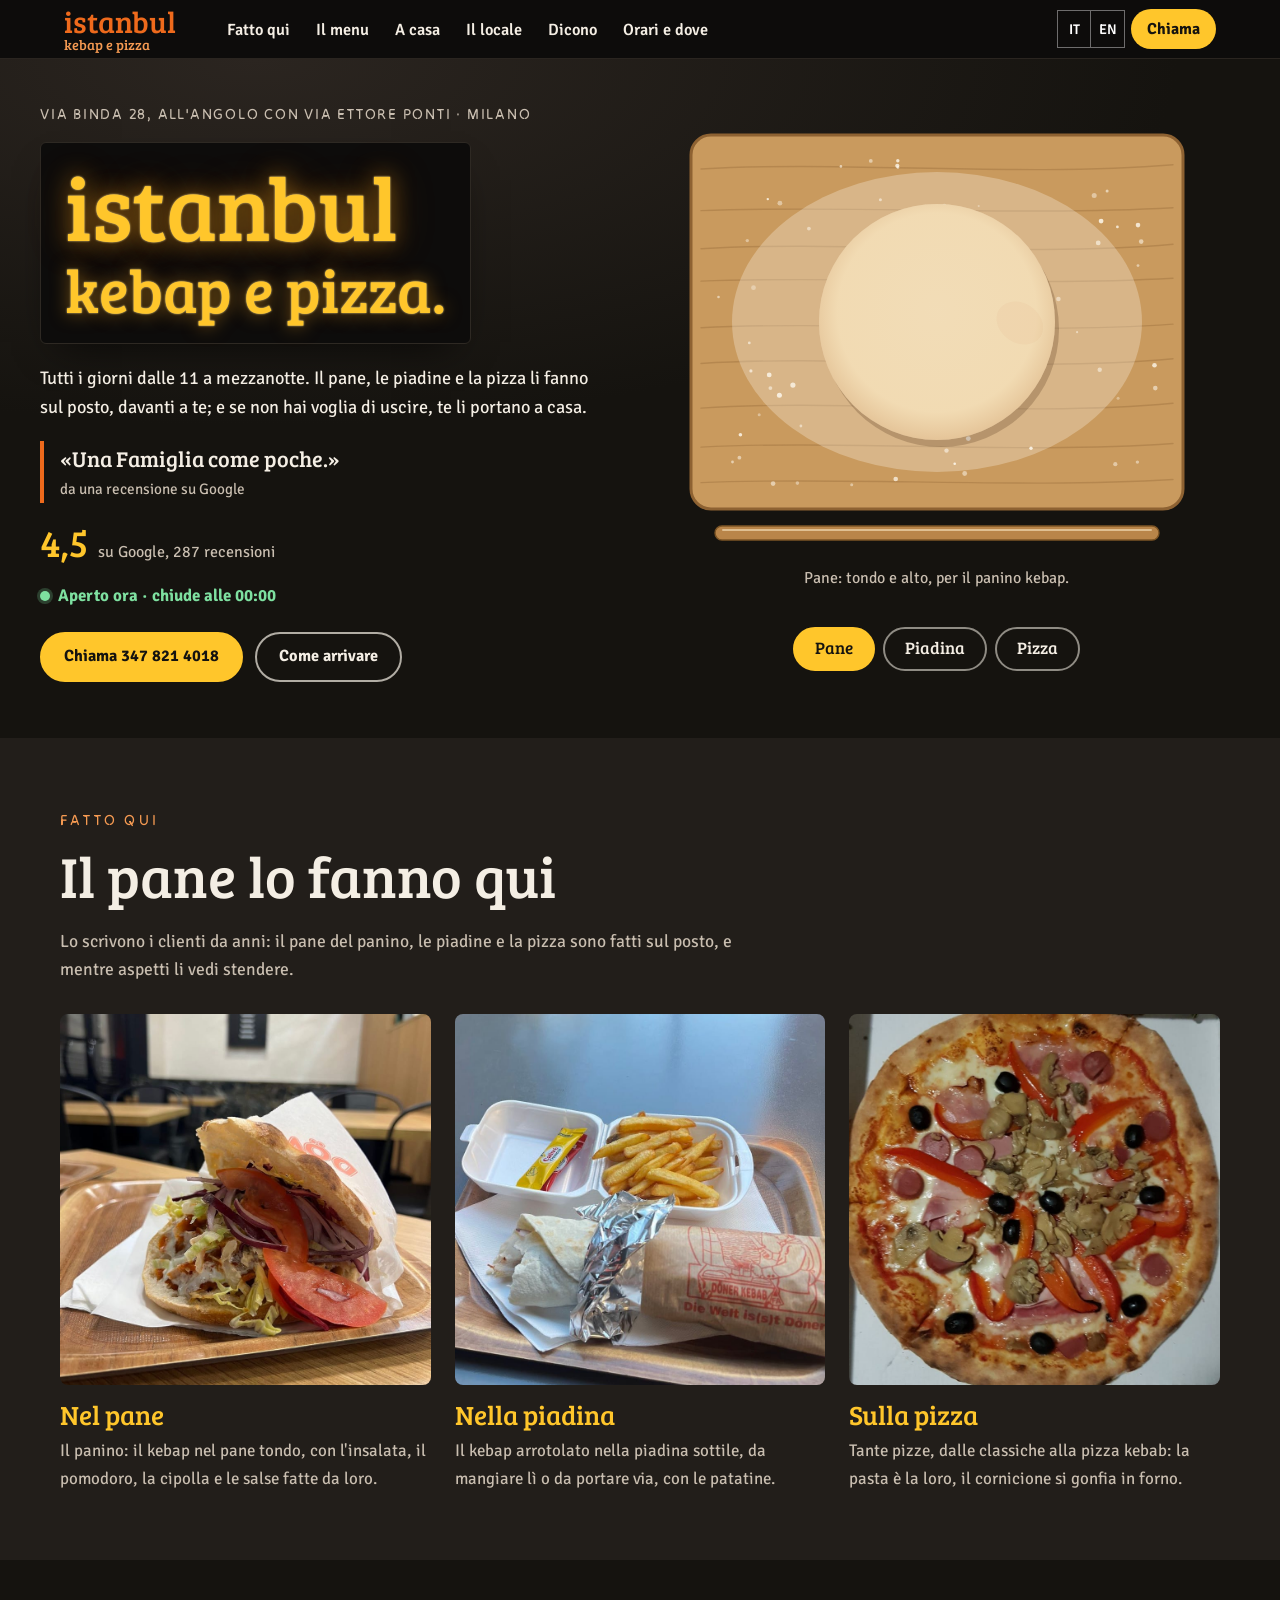
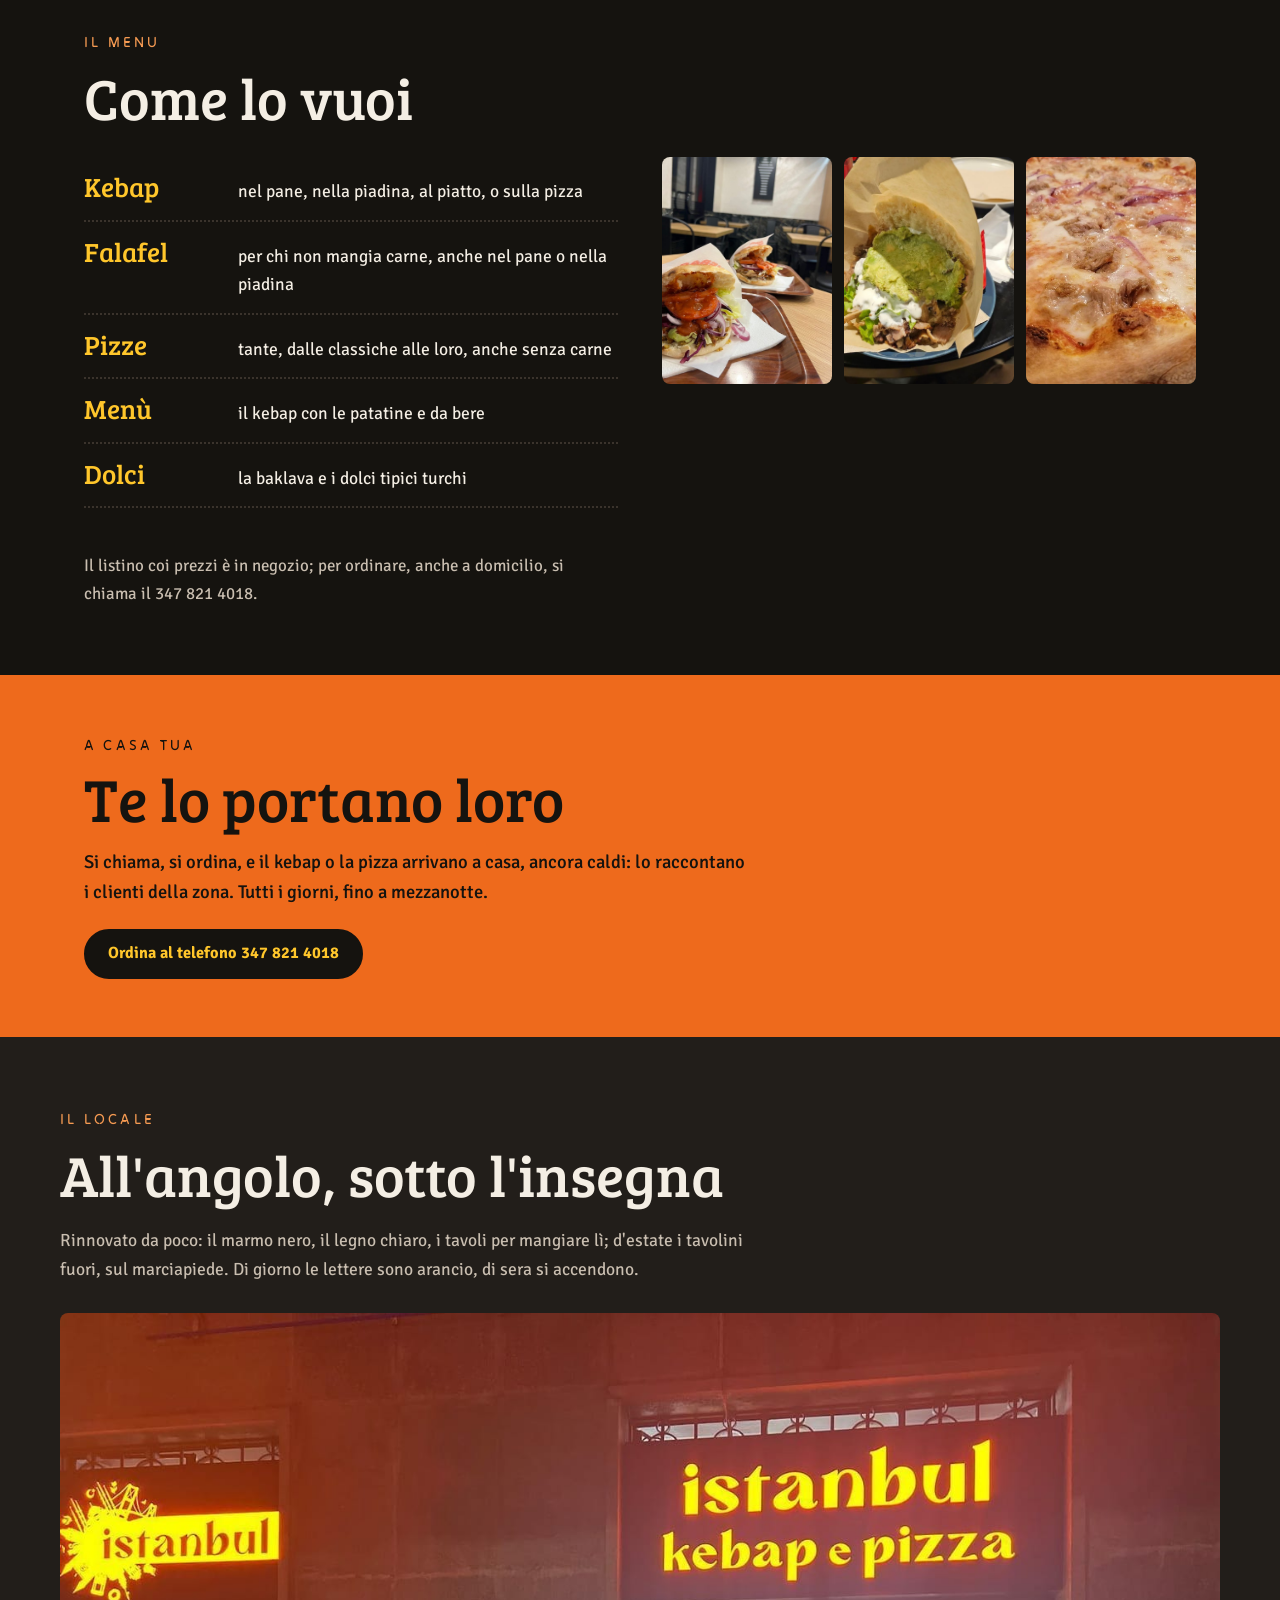
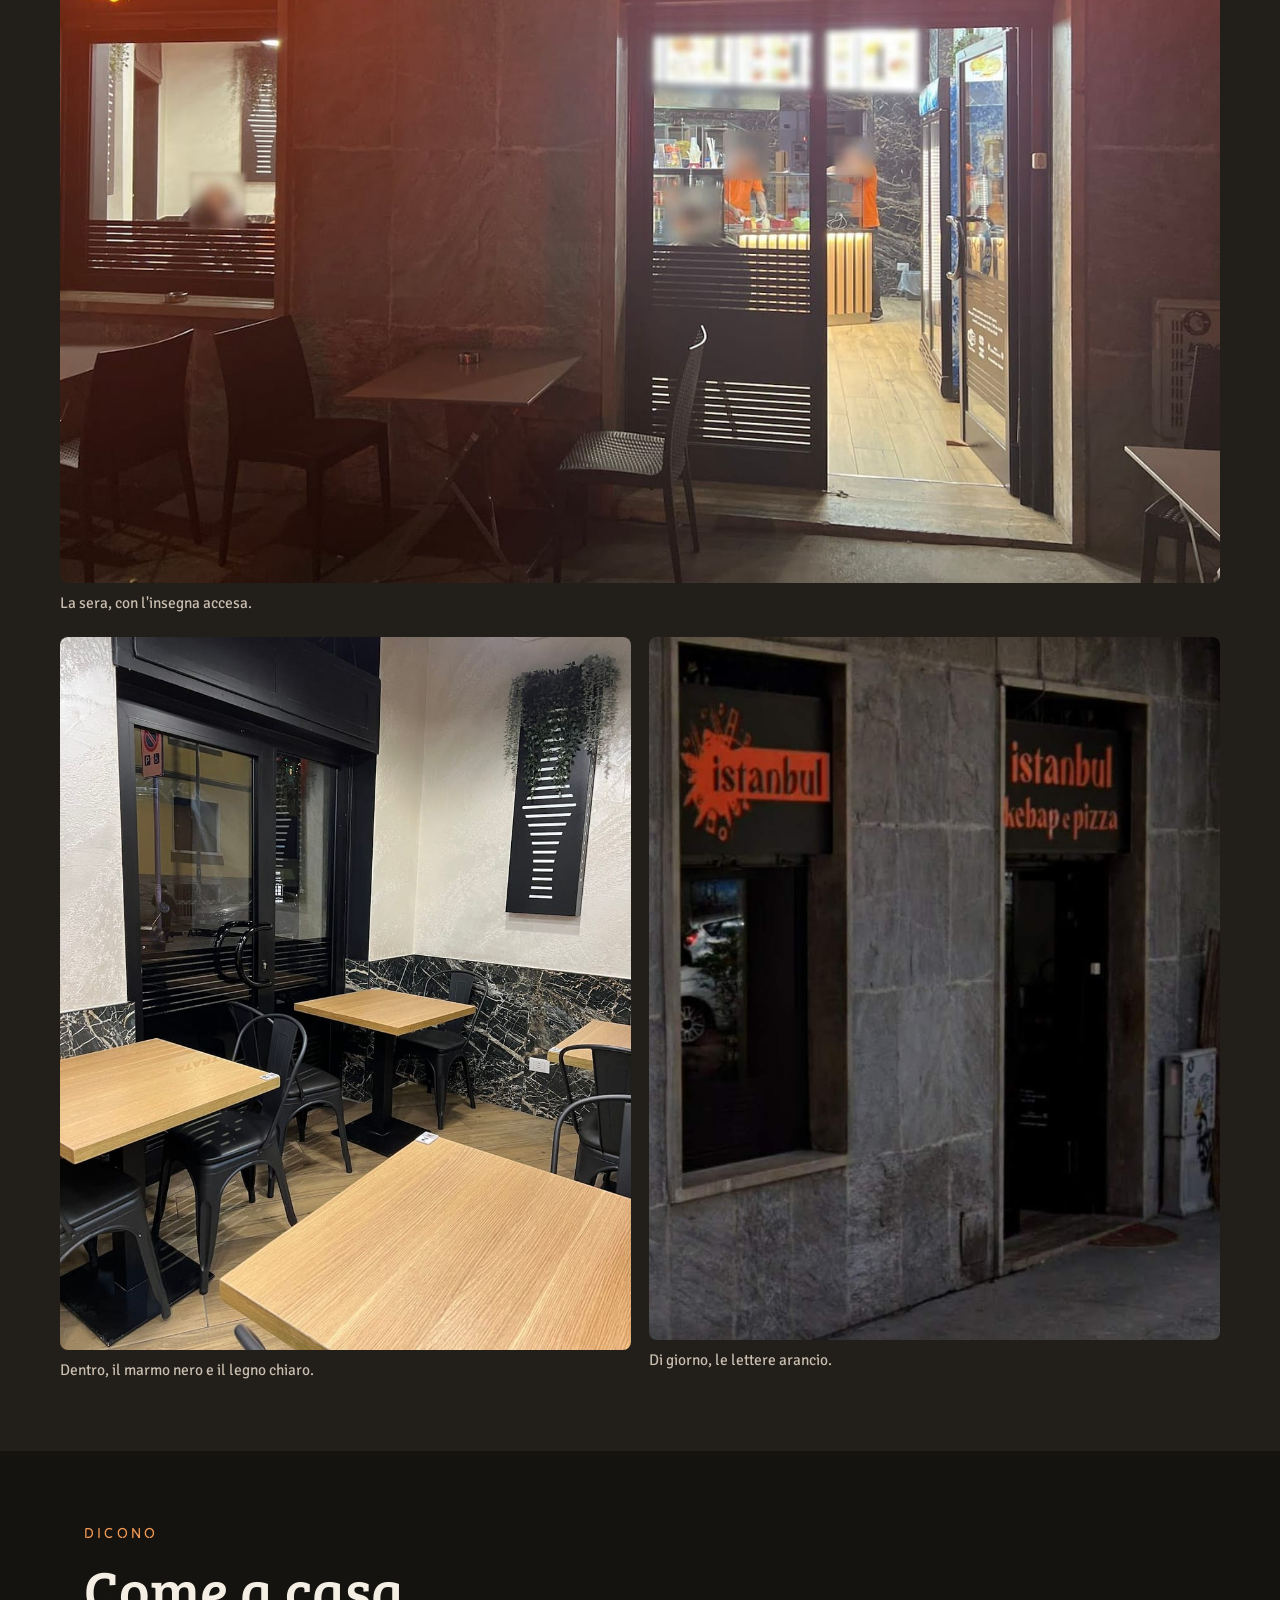
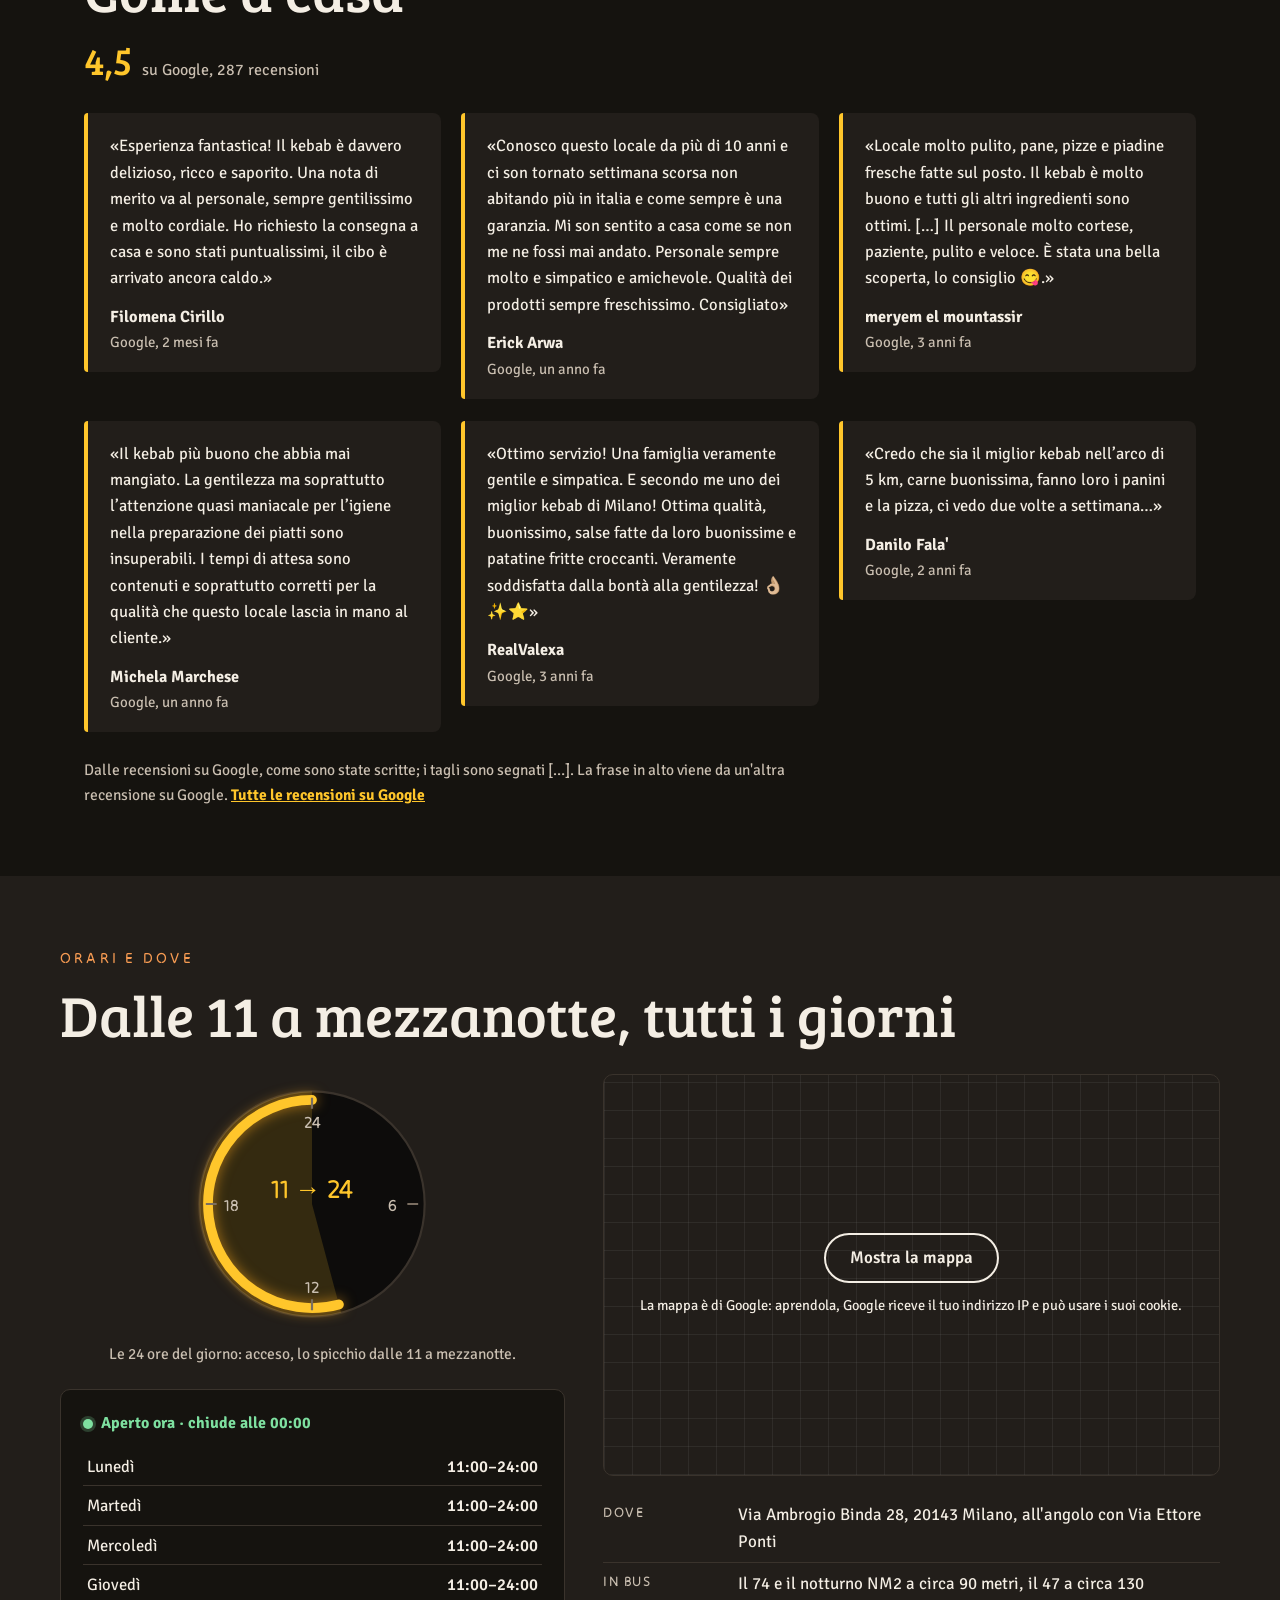
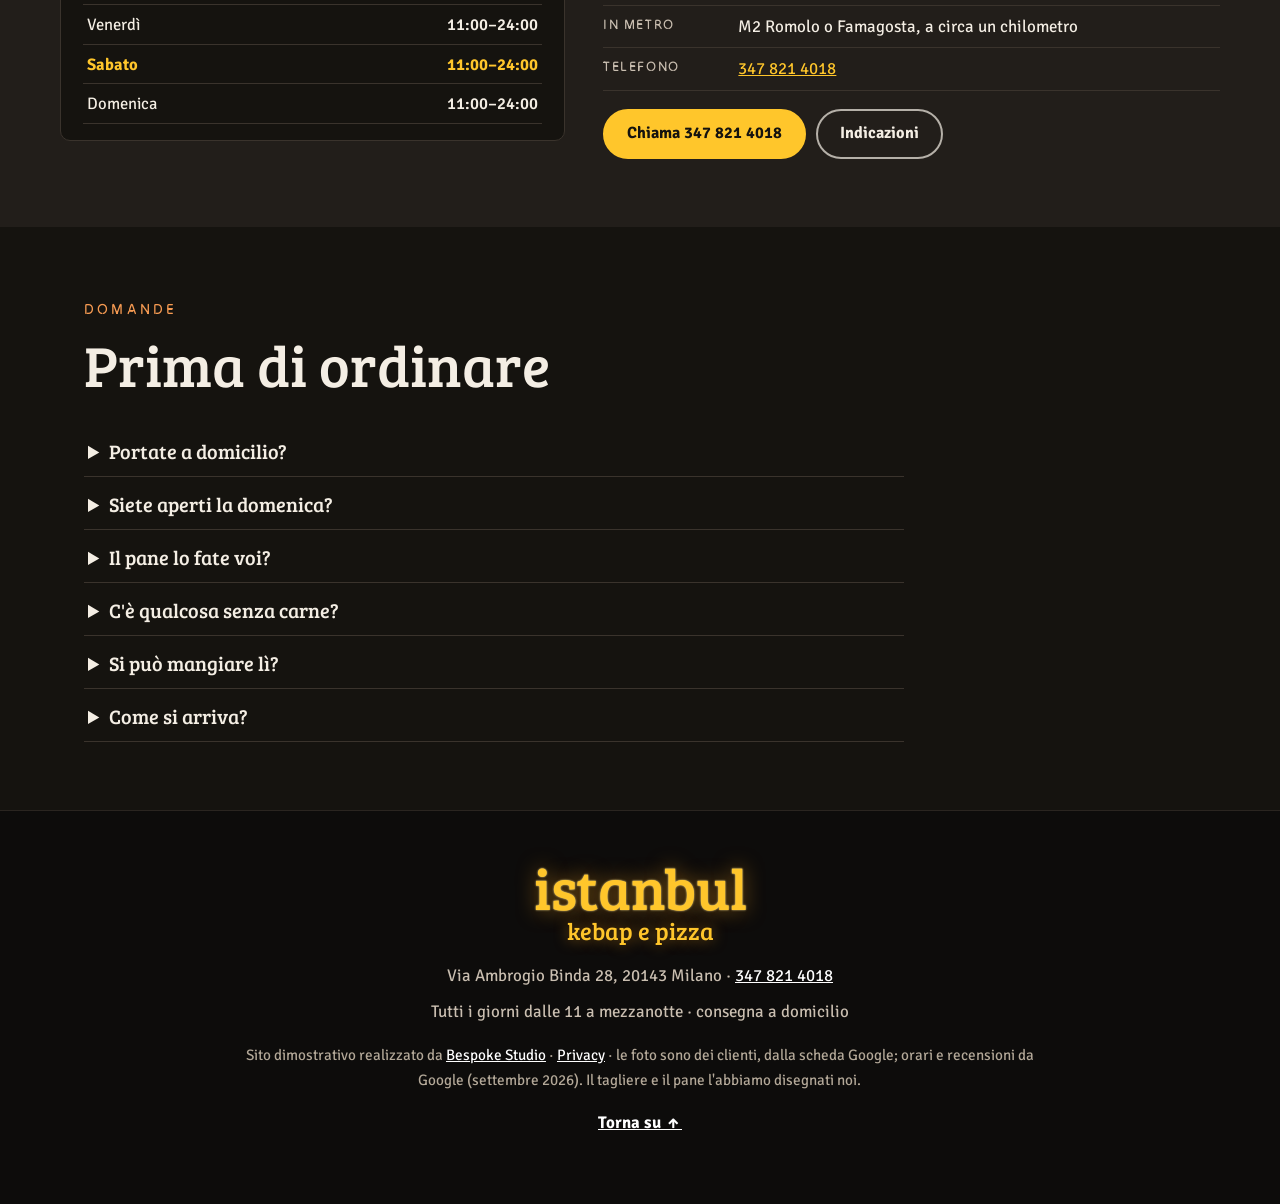
==== commit 023cd7b6: "Privacy e pulizia: caratteri sul sito, mappa al clic, informativa, noindex - caratteri copiati nel s" ====
--- a/index.html
+++ b/index.html
@@ -3,6 +3,7 @@
 <head>
 <meta charset="utf-8">
 <meta name="viewport" content="width=device-width, initial-scale=1">
+<meta name="robots" content="noindex">
 <script>(function(){var r=document.documentElement;r.classList.remove('no-js');
 /* la firma: finché main.js non parte sul tagliere c'è la pallina cruda; se il codice non arriva, dopo 2,5 s è finita (stato finale) */
 try{if(!matchMedia('(prefers-reduced-motion: reduce)').matches){r.classList.add('firma-attesa');window.__attesaTagliere=setTimeout(function(){r.classList.remove('firma-attesa')},2500)}}catch(e){}})()</script>
@@ -20,15 +21,55 @@
 <link rel="icon" href="img/favicon.svg" type="image/svg+xml">
 <link rel="icon" href="img/favicon-32.png" sizes="32x32" type="image/png">
 <link rel="apple-touch-icon" href="img/apple-touch-icon.png">
-<link rel="preconnect" href="https://fonts.googleapis.com">
-<link rel="preconnect" href="https://fonts.gstatic.com" crossorigin>
-<link href="https://fonts.googleapis.com/css2?family=Bree+Serif&amp;family=Signika+Negative:wght@400;500;600;700&amp;family=Tilt+Neon&amp;display=swap" rel="stylesheet">
+<link rel="stylesheet" href="fonts/fonts.css?v=1">
 <link rel="stylesheet" href="css/styles.css?v=1">
 <script src="https://cdn.jsdelivr.net/npm/gsap@3.12.5/dist/gsap.min.js" defer></script>
 <script src="https://cdn.jsdelivr.net/npm/gsap@3.12.5/dist/ScrollTrigger.min.js" defer></script>
 <script src="js/main.js?v=1" defer></script>
 <script type="application/ld+json">
-{"@context":"https://schema.org","@type":"Restaurant","name":"Istanbul Turkish Kebab Milano","alternateName":"Istanbul kebap e pizza","description":"Kebap e pizza in Via Ambrogio Binda 28 a Milano, all'angolo con Via Ettore Ponti: kebap nel pane, nella piadina, al piatto e sulla pizza, falafel e pizze, col pane fatto sul posto. Consegna a domicilio.","url":"https://rotenzark.github.io/istanbul-kebab-binda/","image":"https://rotenzark.github.io/istanbul-kebab-binda/img/og.jpg","telephone":"+39 347 821 4018","servesCuisine":["Turca","Pizza"],"address":{"@type":"PostalAddress","streetAddress":"Via Ambrogio Binda 28","postalCode":"20143","addressLocality":"Milano","addressRegion":"MI","addressCountry":"IT"},"geo":{"@type":"GeoCoordinates","latitude":45.44181,"longitude":9.15478},"openingHoursSpecification":[{"@type":"OpeningHoursSpecification","dayOfWeek":["Monday","Tuesday","Wednesday","Thursday","Friday","Saturday","Sunday"],"opens":"11:00","closes":"23:59"}],"aggregateRating":{"@type":"AggregateRating","ratingValue":"4.5","reviewCount":"287","bestRating":"5"}}
+{
+  "@context": "https://schema.org",
+  "@type": "Restaurant",
+  "name": "Istanbul Turkish Kebab Milano",
+  "alternateName": "Istanbul kebap e pizza",
+  "description": "Kebap e pizza in Via Ambrogio Binda 28 a Milano, all'angolo con Via Ettore Ponti: kebap nel pane, nella piadina, al piatto e sulla pizza, falafel e pizze, col pane fatto sul posto. Consegna a domicilio.",
+  "url": "https://rotenzark.github.io/istanbul-kebab-binda/",
+  "image": "https://rotenzark.github.io/istanbul-kebab-binda/img/og.jpg",
+  "telephone": "+39 347 821 4018",
+  "servesCuisine": [
+    "Turca",
+    "Pizza"
+  ],
+  "address": {
+    "@type": "PostalAddress",
+    "streetAddress": "Via Ambrogio Binda 28",
+    "postalCode": "20143",
+    "addressLocality": "Milano",
+    "addressRegion": "MI",
+    "addressCountry": "IT"
+  },
+  "geo": {
+    "@type": "GeoCoordinates",
+    "latitude": 45.44181,
+    "longitude": 9.15478
+  },
+  "openingHoursSpecification": [
+    {
+      "@type": "OpeningHoursSpecification",
+      "dayOfWeek": [
+        "Monday",
+        "Tuesday",
+        "Wednesday",
+        "Thursday",
+        "Friday",
+        "Saturday",
+        "Sunday"
+      ],
+      "opens": "11:00",
+      "closes": "23:59"
+    }
+  ]
+}
 </script>
 <script type="application/ld+json">
 {"@context":"https://schema.org","@type":"FAQPage","mainEntity":[
@@ -92,7 +133,7 @@
         <h1 id="titolo" class="insegna__titolo" data-i18n="h.titolo">kebap e pizza.</h1>
       </div>
       <p class="apertura__frase" data-i18n="h.testo">Tutti i giorni dalle 11 a mezzanotte. Il pane, le piadine e la pizza li fanno sul posto, davanti a te; e se non hai voglia di uscire, te li portano a casa.</p>
-      <p class="apertura__citazione"><span>«Una Famiglia come poche.»</span> <span class="apertura__chi" data-i18n="h.chi">da una recensione su Google</span></p>
+      <p class="apertura__citazione"><span lang="it">«Una Famiglia come poche.»</span> <span class="apertura__chi" data-i18n="h.chi">da una recensione su Google</span></p>
       <div class="voti">
         <p class="voto"><b class="voto__n">4,5</b> <span class="voto__su" data-i18n="h.google">su Google, 287 recensioni</span></p>
       </div>
@@ -214,12 +255,12 @@
       <p class="voto"><b class="voto__n">4,5</b> <span class="voto__su" data-i18n="d.google">su Google, 287 recensioni</span></p>
     </div>
     <ul class="recensioni">
-      <li class="recensione reveal"><p class="recensione__testo">«Esperienza fantastica! Il kebab è davvero delizioso, ricco e saporito. Una nota di merito va al personale, sempre gentilissimo e molto cordiale. Ho richiesto la consegna a casa e sono stati puntualissimi, il cibo è arrivato ancora caldo.»</p><p class="recensione__chi"><b>Filomena Cirillo</b> <span data-i18n="d.g2m">Google, 2 mesi fa</span></p></li>
-      <li class="recensione reveal"><p class="recensione__testo">«Conosco questo locale da più di 10 anni e ci son tornato settimana scorsa non abitando più in italia e come sempre è una garanzia. Mi son sentito a casa come se non me ne fossi mai andato. Personale sempre molto e simpatico e amichevole. Qualità dei prodotti sempre freschissimo. Consigliato»</p><p class="recensione__chi"><b>Erick Arwa</b> <span data-i18n="d.g1a">Google, un anno fa</span></p></li>
-      <li class="recensione reveal"><p class="recensione__testo">«Locale molto pulito, pane, pizze e piadine fresche fatte sul posto. Il kebab è molto buono e tutti gli altri ingredienti sono ottimi. […] Il personale molto cortese, paziente, pulito e veloce. È stata una bella scoperta, lo consiglio 😋.»</p><p class="recensione__chi"><b>meryem el mountassir</b> <span data-i18n="d.g3a">Google, 3 anni fa</span></p></li>
-      <li class="recensione reveal"><p class="recensione__testo">«Il kebab più buono che abbia mai mangiato. La gentilezza ma soprattutto l’attenzione quasi maniacale per l’igiene nella preparazione dei piatti sono insuperabili. I tempi di attesa sono contenuti e soprattutto corretti per la qualità che questo locale lascia in mano al cliente.»</p><p class="recensione__chi"><b>Michela Marchese</b> <span data-i18n="d.g1a">Google, un anno fa</span></p></li>
-      <li class="recensione reveal"><p class="recensione__testo">«Ottimo servizio! Una famiglia veramente gentile e simpatica. E secondo me uno dei miglior kebab di Milano! Ottima qualità, buonissimo, salse fatte da loro buonissime e patatine fritte croccanti. Veramente soddisfatta dalla bontà alla gentilezza! 👌🏼✨⭐️»</p><p class="recensione__chi"><b>RealValexa</b> <span data-i18n="d.g3a">Google, 3 anni fa</span></p></li>
-      <li class="recensione reveal"><p class="recensione__testo">«Credo che sia il miglior kebab nell’arco di 5 km, carne buonissima, fanno loro i panini e la pizza, ci vedo due volte a settimana…»</p><p class="recensione__chi"><b>Danilo Fala&#39;</b> <span data-i18n="d.g2a">Google, 2 anni fa</span></p></li>
+      <li class="recensione reveal"><p lang="it" class="recensione__testo">«Esperienza fantastica! Il kebab è davvero delizioso, ricco e saporito. Una nota di merito va al personale, sempre gentilissimo e molto cordiale. Ho richiesto la consegna a casa e sono stati puntualissimi, il cibo è arrivato ancora caldo.»</p><p class="recensione__chi"><b>Filomena Cirillo</b> <span data-i18n="d.g2m">Google, 2 mesi fa</span></p></li>
+      <li class="recensione reveal"><p lang="it" class="recensione__testo">«Conosco questo locale da più di 10 anni e ci son tornato settimana scorsa non abitando più in italia e come sempre è una garanzia. Mi son sentito a casa come se non me ne fossi mai andato. Personale sempre molto e simpatico e amichevole. Qualità dei prodotti sempre freschissimo. Consigliato»</p><p class="recensione__chi"><b>Erick Arwa</b> <span data-i18n="d.g1a">Google, un anno fa</span></p></li>
+      <li class="recensione reveal"><p lang="it" class="recensione__testo">«Locale molto pulito, pane, pizze e piadine fresche fatte sul posto. Il kebab è molto buono e tutti gli altri ingredienti sono ottimi. […] Il personale molto cortese, paziente, pulito e veloce. È stata una bella scoperta, lo consiglio 😋.»</p><p class="recensione__chi"><b>meryem el mountassir</b> <span data-i18n="d.g3a">Google, 3 anni fa</span></p></li>
+      <li class="recensione reveal"><p lang="it" class="recensione__testo">«Il kebab più buono che abbia mai mangiato. La gentilezza ma soprattutto l’attenzione quasi maniacale per l’igiene nella preparazione dei piatti sono insuperabili. I tempi di attesa sono contenuti e soprattutto corretti per la qualità che questo locale lascia in mano al cliente.»</p><p class="recensione__chi"><b>Michela Marchese</b> <span data-i18n="d.g1a">Google, un anno fa</span></p></li>
+      <li class="recensione reveal"><p lang="it" class="recensione__testo">«Ottimo servizio! Una famiglia veramente gentile e simpatica. E secondo me uno dei miglior kebab di Milano! Ottima qualità, buonissimo, salse fatte da loro buonissime e patatine fritte croccanti. Veramente soddisfatta dalla bontà alla gentilezza! 👌🏼✨⭐️»</p><p class="recensione__chi"><b>RealValexa</b> <span data-i18n="d.g3a">Google, 3 anni fa</span></p></li>
+      <li class="recensione reveal"><p lang="it" class="recensione__testo">«Credo che sia il miglior kebab nell’arco di 5 km, carne buonissima, fanno loro i panini e la pizza, ci vedo due volte a settimana…»</p><p class="recensione__chi"><b>Danilo Fala&#39;</b> <span data-i18n="d.g2a">Google, 2 anni fa</span></p></li>
     </ul>
     <p class="dicono__nota"><span data-i18n="d.nota">Dalle recensioni su Google, come sono state scritte; i tagli sono segnati […]. La frase in alto viene da un&#39;altra recensione su Google.</span> <a href="https://www.google.com/maps/search/?api=1&amp;query=Istanbul+Turkish+Kebab+Milano%2C+Via+Ambrogio+Binda+28%2C+Milano" target="_blank" rel="noopener" data-i18n="d.tutte">Tutte le recensioni su Google</a></p>
   </section>
@@ -265,7 +306,7 @@
       </div>
       <div class="orari__dove">
         <div class="cartina reveal">
-          <iframe title="Mappa: Istanbul Turkish Kebab, Via Ambrogio Binda 28, Milano" data-i18n-title="o.mappa" src="https://maps.google.com/maps?q=Istanbul%20Turkish%20Kebab%20Milano%2C%20Via%20Ambrogio%20Binda%2028%2C%20Milano&amp;z=16&amp;output=embed" width="600" height="400" loading="lazy" referrerpolicy="no-referrer-when-downgrade"></iframe>
+          <div class="mappa-clic" data-mappa-clic style="--mappa-h: 400px"><template><iframe title="Mappa: Istanbul Turkish Kebab, Via Ambrogio Binda 28, Milano" data-i18n-title="o.mappa" src="https://maps.google.com/maps?q=Istanbul%20Turkish%20Kebab%20Milano%2C%20Via%20Ambrogio%20Binda%2028%2C%20Milano&amp;z=16&amp;output=embed" width="600" height="400" loading="lazy" referrerpolicy="no-referrer-when-downgrade"></iframe></template><div class="mappa-clic__velo"><a class="mappa-clic__btn" href="https://www.google.com/maps/dir/?api=1&amp;destination=Istanbul+Turkish+Kebab+Milano%2C+Via+Ambrogio+Binda+28%2C+Milano" target="_blank" rel="noopener">Mostra la mappa</a><p class="mappa-clic__nota">La mappa è di Google: aprendola, Google riceve il tuo indirizzo IP e può usare i suoi cookie.</p></div></div>
         </div>
         <dl class="indirizzo">
           <div><dt data-i18n="o.dove">Dove</dt><dd data-i18n="o.dovev">Via Ambrogio Binda 28, 20143 Milano, all&#39;angolo con Via Ettore Ponti</dd></div>
@@ -299,7 +340,7 @@
     <div class="piede__insegna" aria-hidden="true"><span class="piede__nome">istanbul</span><span class="piede__sotto">kebap e pizza</span></div>
     <p class="piede__dove">Via Ambrogio Binda 28, 20143 Milano · <a href="tel:+393478214018" class="intero">347 821 4018</a></p>
     <p class="piede__orario" data-i18n="f2.orario">Tutti i giorni dalle 11 a mezzanotte · consegna a domicilio</p>
-    <p class="piede__cred" data-i18n="f2.cred">Sito dimostrativo realizzato da <a href="https://bespokestud.io" rel="noopener">Bespoke Studio</a> · le foto sono dei clienti, dalla scheda Google; orari e recensioni da Google (settembre 2026). Il tagliere e il pane l&#39;abbiamo disegnati noi.</p>
+    <p class="piede__cred" data-i18n="f2.cred">Sito dimostrativo realizzato da <a href="https://bespokestud.io" rel="noopener">Bespoke Studio</a> · <a href="privacy.html">Privacy</a> · le foto sono dei clienti, dalla scheda Google; orari e recensioni da Google (settembre 2026). Il tagliere e il pane l&#39;abbiamo disegnati noi.</p>
     <p><a class="piede__su" href="#inizio" data-i18n="f2.su">Torna su ↑</a></p>
   </div>
 </footer>
@@ -314,5 +355,6 @@
   <img id="lightboxImg" src="" alt="">
 </div>
 
+<script src="js/mappa-clic.js?v=1" defer></script>
 </body>
 </html>
--- a/fonts/fonts.css
+++ b/fonts/fonts.css
@@ -0,0 +1,154 @@
+/* Caratteri ospitati sul sito: nessuna richiesta a Google Fonts o Fontshare (giro privacy 1/10/2026). Licenze in LICENSE.txt. */
+/* latin-ext */
+@font-face {
+  font-family: 'Bree Serif';
+  font-style: normal;
+  font-weight: 400;
+  font-display: swap;
+  src: url(breeserif-v18-4UaHrEJCrhhnVA3DgluA96Tp56N1.woff2) format('woff2');
+  unicode-range: U+0100-02BA, U+02BD-02C5, U+02C7-02CC, U+02CE-02D7, U+02DD-02FF, U+0304, U+0308, U+0329, U+1D00-1DBF, U+1E00-1E9F, U+1EF2-1EFF, U+2020, U+20A0-20AB, U+20AD-20C0, U+2113, U+2C60-2C7F, U+A720-A7FF;
+}
+/* latin */
+@font-face {
+  font-family: 'Bree Serif';
+  font-style: normal;
+  font-weight: 400;
+  font-display: swap;
+  src: url(breeserif-v18-4UaHrEJCrhhnVA3DgluA96rp5w.woff2) format('woff2');
+  unicode-range: U+0000-00FF, U+0131, U+0152-0153, U+02BB-02BC, U+02C6, U+02DA, U+02DC, U+0304, U+0308, U+0329, U+2000-206F, U+20AC, U+2122, U+2191, U+2193, U+2212, U+2215, U+FEFF, U+FFFD;
+}
+/* vietnamese */
+@font-face {
+  font-family: 'Signika Negative';
+  font-style: normal;
+  font-weight: 400;
+  font-display: swap;
+  src: url(signikanegative-v26-E218_cfngu7HiRpPX3ZpNE4kY5zKYvqhr6no.woff2) format('woff2');
+  unicode-range: U+0102-0103, U+0110-0111, U+0128-0129, U+0168-0169, U+01A0-01A1, U+01AF-01B0, U+0300-0301, U+0303-0304, U+0308-0309, U+0323, U+0329, U+1EA0-1EF9, U+20AB;
+}
+/* latin-ext */
+@font-face {
+  font-family: 'Signika Negative';
+  font-style: normal;
+  font-weight: 400;
+  font-display: swap;
+  src: url(signikanegative-v26-E218_cfngu7HiRpPX3ZpNE4kY5zKYvuhr6no.woff2) format('woff2');
+  unicode-range: U+0100-02BA, U+02BD-02C5, U+02C7-02CC, U+02CE-02D7, U+02DD-02FF, U+0304, U+0308, U+0329, U+1D00-1DBF, U+1E00-1E9F, U+1EF2-1EFF, U+2020, U+20A0-20AB, U+20AD-20C0, U+2113, U+2C60-2C7F, U+A720-A7FF;
+}
+/* latin */
+@font-face {
+  font-family: 'Signika Negative';
+  font-style: normal;
+  font-weight: 400;
+  font-display: swap;
+  src: url(signikanegative-v26-E218_cfngu7HiRpPX3ZpNE4kY5zKYvWhrw.woff2) format('woff2');
+  unicode-range: U+0000-00FF, U+0131, U+0152-0153, U+02BB-02BC, U+02C6, U+02DA, U+02DC, U+0304, U+0308, U+0329, U+2000-206F, U+20AC, U+2122, U+2191, U+2193, U+2212, U+2215, U+FEFF, U+FFFD;
+}
+/* vietnamese */
+@font-face {
+  font-family: 'Signika Negative';
+  font-style: normal;
+  font-weight: 500;
+  font-display: swap;
+  src: url(signikanegative-v26-E218_cfngu7HiRpPX3ZpNE4kY5zKYvqhr6no.woff2) format('woff2');
+  unicode-range: U+0102-0103, U+0110-0111, U+0128-0129, U+0168-0169, U+01A0-01A1, U+01AF-01B0, U+0300-0301, U+0303-0304, U+0308-0309, U+0323, U+0329, U+1EA0-1EF9, U+20AB;
+}
+/* latin-ext */
+@font-face {
+  font-family: 'Signika Negative';
+  font-style: normal;
+  font-weight: 500;
+  font-display: swap;
+  src: url(signikanegative-v26-E218_cfngu7HiRpPX3ZpNE4kY5zKYvuhr6no.woff2) format('woff2');
+  unicode-range: U+0100-02BA, U+02BD-02C5, U+02C7-02CC, U+02CE-02D7, U+02DD-02FF, U+0304, U+0308, U+0329, U+1D00-1DBF, U+1E00-1E9F, U+1EF2-1EFF, U+2020, U+20A0-20AB, U+20AD-20C0, U+2113, U+2C60-2C7F, U+A720-A7FF;
+}
+/* latin */
+@font-face {
+  font-family: 'Signika Negative';
+  font-style: normal;
+  font-weight: 500;
+  font-display: swap;
+  src: url(signikanegative-v26-E218_cfngu7HiRpPX3ZpNE4kY5zKYvWhrw.woff2) format('woff2');
+  unicode-range: U+0000-00FF, U+0131, U+0152-0153, U+02BB-02BC, U+02C6, U+02DA, U+02DC, U+0304, U+0308, U+0329, U+2000-206F, U+20AC, U+2122, U+2191, U+2193, U+2212, U+2215, U+FEFF, U+FFFD;
+}
+/* vietnamese */
+@font-face {
+  font-family: 'Signika Negative';
+  font-style: normal;
+  font-weight: 600;
+  font-display: swap;
+  src: url(signikanegative-v26-E218_cfngu7HiRpPX3ZpNE4kY5zKYvqhr6no.woff2) format('woff2');
+  unicode-range: U+0102-0103, U+0110-0111, U+0128-0129, U+0168-0169, U+01A0-01A1, U+01AF-01B0, U+0300-0301, U+0303-0304, U+0308-0309, U+0323, U+0329, U+1EA0-1EF9, U+20AB;
+}
+/* latin-ext */
+@font-face {
+  font-family: 'Signika Negative';
+  font-style: normal;
+  font-weight: 600;
+  font-display: swap;
+  src: url(signikanegative-v26-E218_cfngu7HiRpPX3ZpNE4kY5zKYvuhr6no.woff2) format('woff2');
+  unicode-range: U+0100-02BA, U+02BD-02C5, U+02C7-02CC, U+02CE-02D7, U+02DD-02FF, U+0304, U+0308, U+0329, U+1D00-1DBF, U+1E00-1E9F, U+1EF2-1EFF, U+2020, U+20A0-20AB, U+20AD-20C0, U+2113, U+2C60-2C7F, U+A720-A7FF;
+}
+/* latin */
+@font-face {
+  font-family: 'Signika Negative';
+  font-style: normal;
+  font-weight: 600;
+  font-display: swap;
+  src: url(signikanegative-v26-E218_cfngu7HiRpPX3ZpNE4kY5zKYvWhrw.woff2) format('woff2');
+  unicode-range: U+0000-00FF, U+0131, U+0152-0153, U+02BB-02BC, U+02C6, U+02DA, U+02DC, U+0304, U+0308, U+0329, U+2000-206F, U+20AC, U+2122, U+2191, U+2193, U+2212, U+2215, U+FEFF, U+FFFD;
+}
+/* vietnamese */
+@font-face {
+  font-family: 'Signika Negative';
+  font-style: normal;
+  font-weight: 700;
+  font-display: swap;
+  src: url(signikanegative-v26-E218_cfngu7HiRpPX3ZpNE4kY5zKYvqhr6no.woff2) format('woff2');
+  unicode-range: U+0102-0103, U+0110-0111, U+0128-0129, U+0168-0169, U+01A0-01A1, U+01AF-01B0, U+0300-0301, U+0303-0304, U+0308-0309, U+0323, U+0329, U+1EA0-1EF9, U+20AB;
+}
+/* latin-ext */
+@font-face {
+  font-family: 'Signika Negative';
+  font-style: normal;
+  font-weight: 700;
+  font-display: swap;
+  src: url(signikanegative-v26-E218_cfngu7HiRpPX3ZpNE4kY5zKYvuhr6no.woff2) format('woff2');
+  unicode-range: U+0100-02BA, U+02BD-02C5, U+02C7-02CC, U+02CE-02D7, U+02DD-02FF, U+0304, U+0308, U+0329, U+1D00-1DBF, U+1E00-1E9F, U+1EF2-1EFF, U+2020, U+20A0-20AB, U+20AD-20C0, U+2113, U+2C60-2C7F, U+A720-A7FF;
+}
+/* latin */
+@font-face {
+  font-family: 'Signika Negative';
+  font-style: normal;
+  font-weight: 700;
+  font-display: swap;
+  src: url(signikanegative-v26-E218_cfngu7HiRpPX3ZpNE4kY5zKYvWhrw.woff2) format('woff2');
+  unicode-range: U+0000-00FF, U+0131, U+0152-0153, U+02BB-02BC, U+02C6, U+02DA, U+02DC, U+0304, U+0308, U+0329, U+2000-206F, U+20AC, U+2122, U+2191, U+2193, U+2212, U+2215, U+FEFF, U+FFFD;
+}
+/* vietnamese */
+@font-face {
+  font-family: 'Tilt Neon';
+  font-style: normal;
+  font-weight: 400;
+  font-display: swap;
+  src: url(tiltneon-v12-E21L_d7gguXdwD9LEFY2WCeElCNtd-eBqpHp1TzrkJSmwpj5ndxquUK1UOeVJw.woff2) format('woff2');
+  unicode-range: U+0102-0103, U+0110-0111, U+0128-0129, U+0168-0169, U+01A0-01A1, U+01AF-01B0, U+0300-0301, U+0303-0304, U+0308-0309, U+0323, U+0329, U+1EA0-1EF9, U+20AB;
+}
+/* latin-ext */
+@font-face {
+  font-family: 'Tilt Neon';
+  font-style: normal;
+  font-weight: 400;
+  font-display: swap;
+  src: url(tiltneon-v12-E21L_d7gguXdwD9LEFY2WCeElCNtd-eBqpHp1TzrkJSmwpj5ndxquUK0UOeVJw.woff2) format('woff2');
+  unicode-range: U+0100-02BA, U+02BD-02C5, U+02C7-02CC, U+02CE-02D7, U+02DD-02FF, U+0304, U+0308, U+0329, U+1D00-1DBF, U+1E00-1E9F, U+1EF2-1EFF, U+2020, U+20A0-20AB, U+20AD-20C0, U+2113, U+2C60-2C7F, U+A720-A7FF;
+}
+/* latin */
+@font-face {
+  font-family: 'Tilt Neon';
+  font-style: normal;
+  font-weight: 400;
+  font-display: swap;
+  src: url(tiltneon-v12-E21L_d7gguXdwD9LEFY2WCeElCNtd-eBqpHp1TzrkJSmwpj5ndxquUK6UOc.woff2) format('woff2');
+  unicode-range: U+0000-00FF, U+0131, U+0152-0153, U+02BB-02BC, U+02C6, U+02DA, U+02DC, U+0304, U+0308, U+0329, U+2000-206F, U+20AC, U+2122, U+2191, U+2193, U+2212, U+2215, U+FEFF, U+FFFD;
+}
--- a/css/styles.css
+++ b/css/styles.css
@@ -273,3 +273,12 @@
 .firma-attesa .pasta__corpo, .firma-attesa .pasta__ombra { rx: 36px; ry: 36px; }
 .firma-attesa .pasta__cotta, .firma-attesa .pasta__salsa, .firma-attesa .macchia { opacity: 0; }
 /*/TAGLIERE*/
+
+/*MAPPACLIC*/
+/* la mappa Google si carica solo al clic (giro privacy 1/10/2026) */
+.mappa-clic { display: flex; align-items: center; justify-content: center; width: 100%; height: 100%; min-height: var(--mappa-h, 320px); box-sizing: border-box; padding: 24px; text-align: center; background: repeating-linear-gradient(0deg, rgba(127, 127, 127, 0.14) 0 1px, transparent 1px 28px), repeating-linear-gradient(90deg, rgba(127, 127, 127, 0.14) 0 1px, transparent 1px 28px); }
+.mappa-clic__velo { display: flex; flex-direction: column; align-items: center; gap: 12px; max-width: 32em; }
+.mappa-clic__btn { display: inline-block; padding: 0.75em 1.4em; border: 2px solid currentColor; border-radius: 999px; color: inherit; font: inherit; font-weight: 600; line-height: 1.2; text-decoration: none; background: transparent; cursor: pointer; }
+.mappa-clic__btn:hover, .mappa-clic__btn:focus-visible { text-decoration: underline; }
+.mappa-clic__nota { margin: 0; font-size: 0.85em; line-height: 1.45; }
+/*/MAPPACLIC*/
